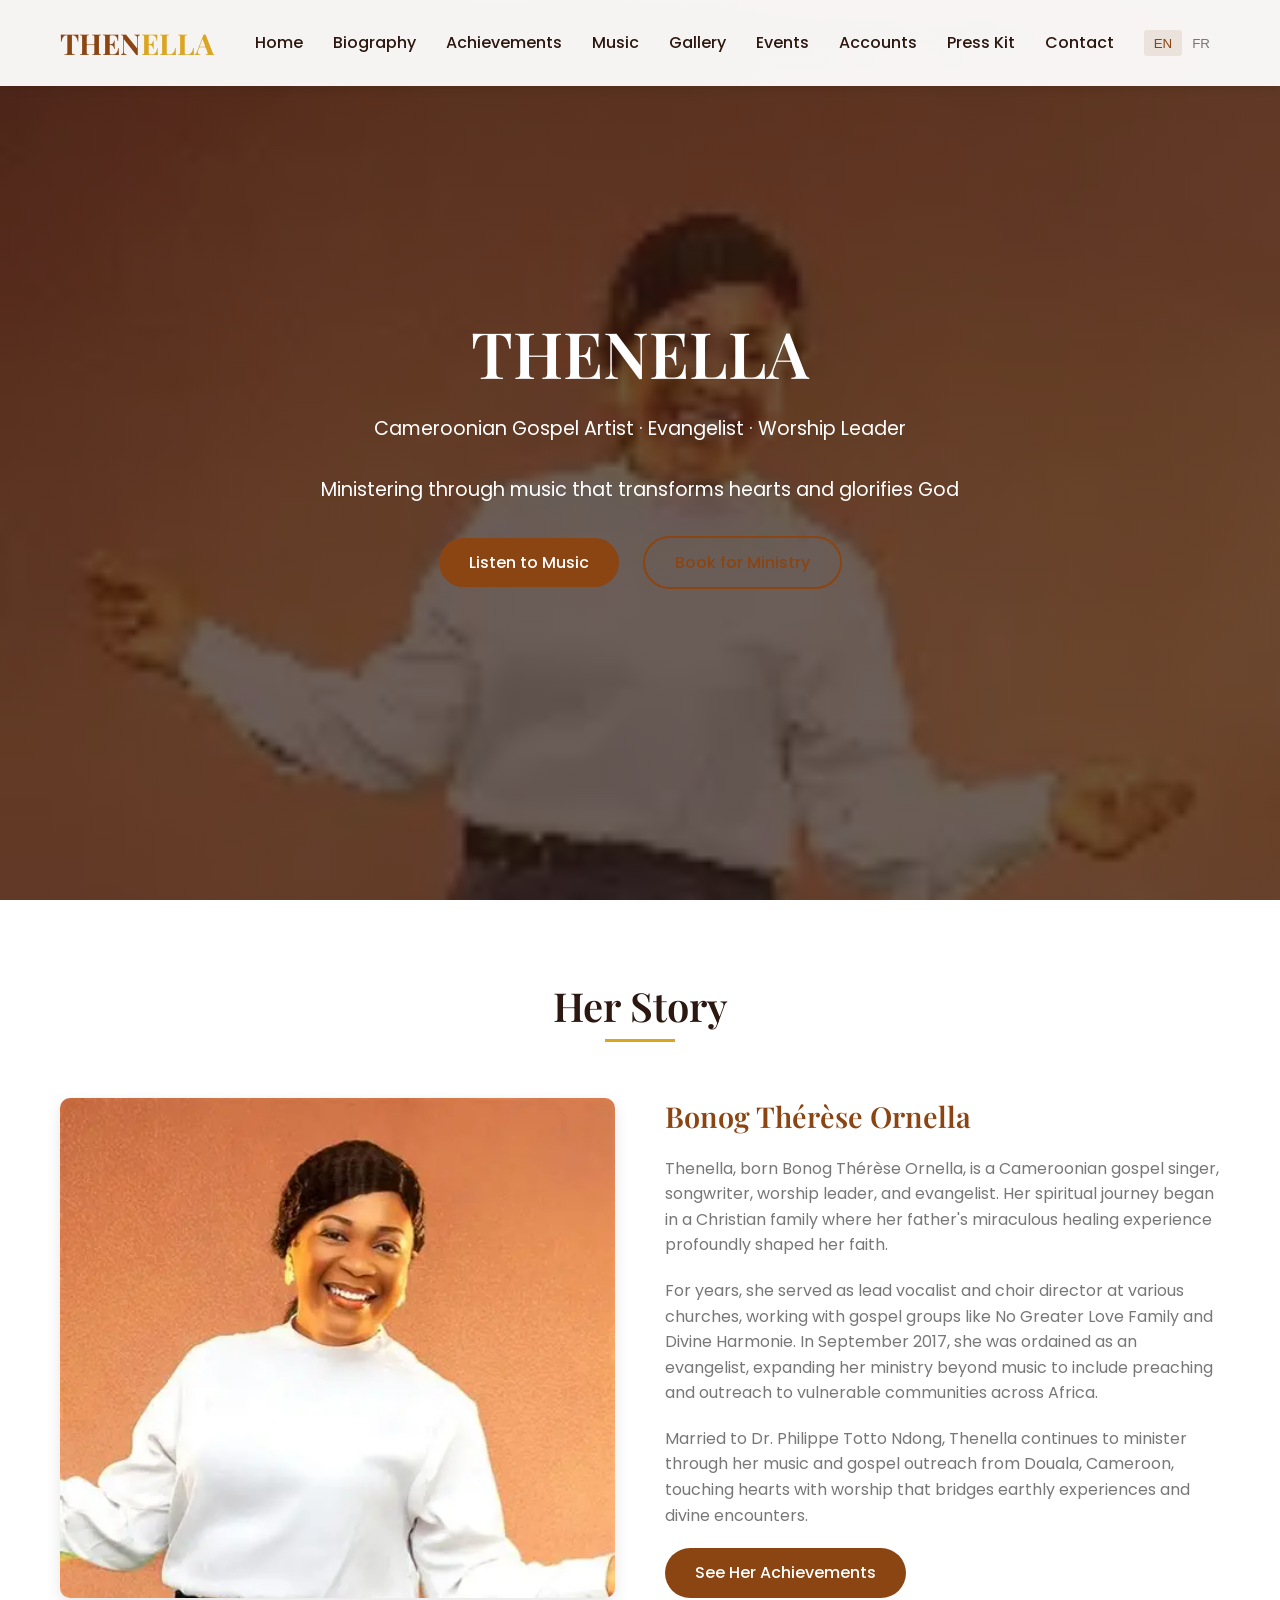
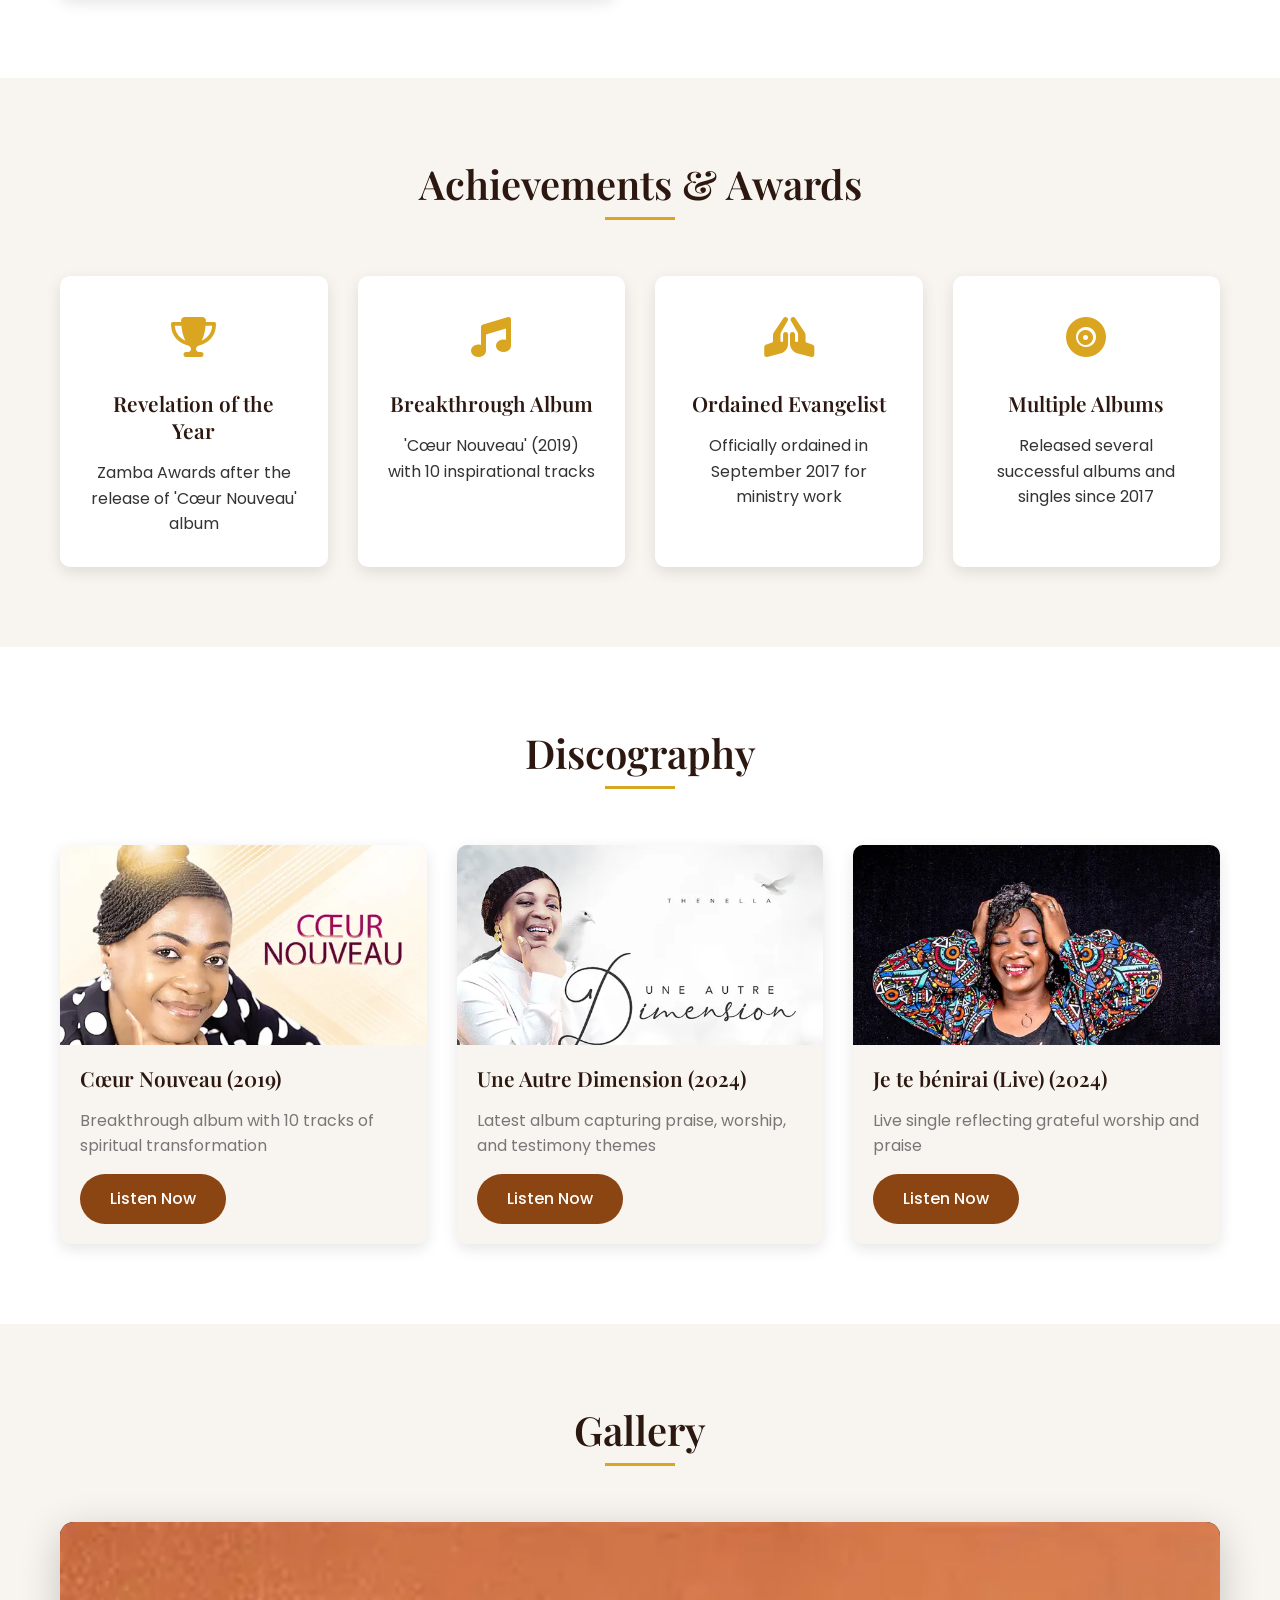
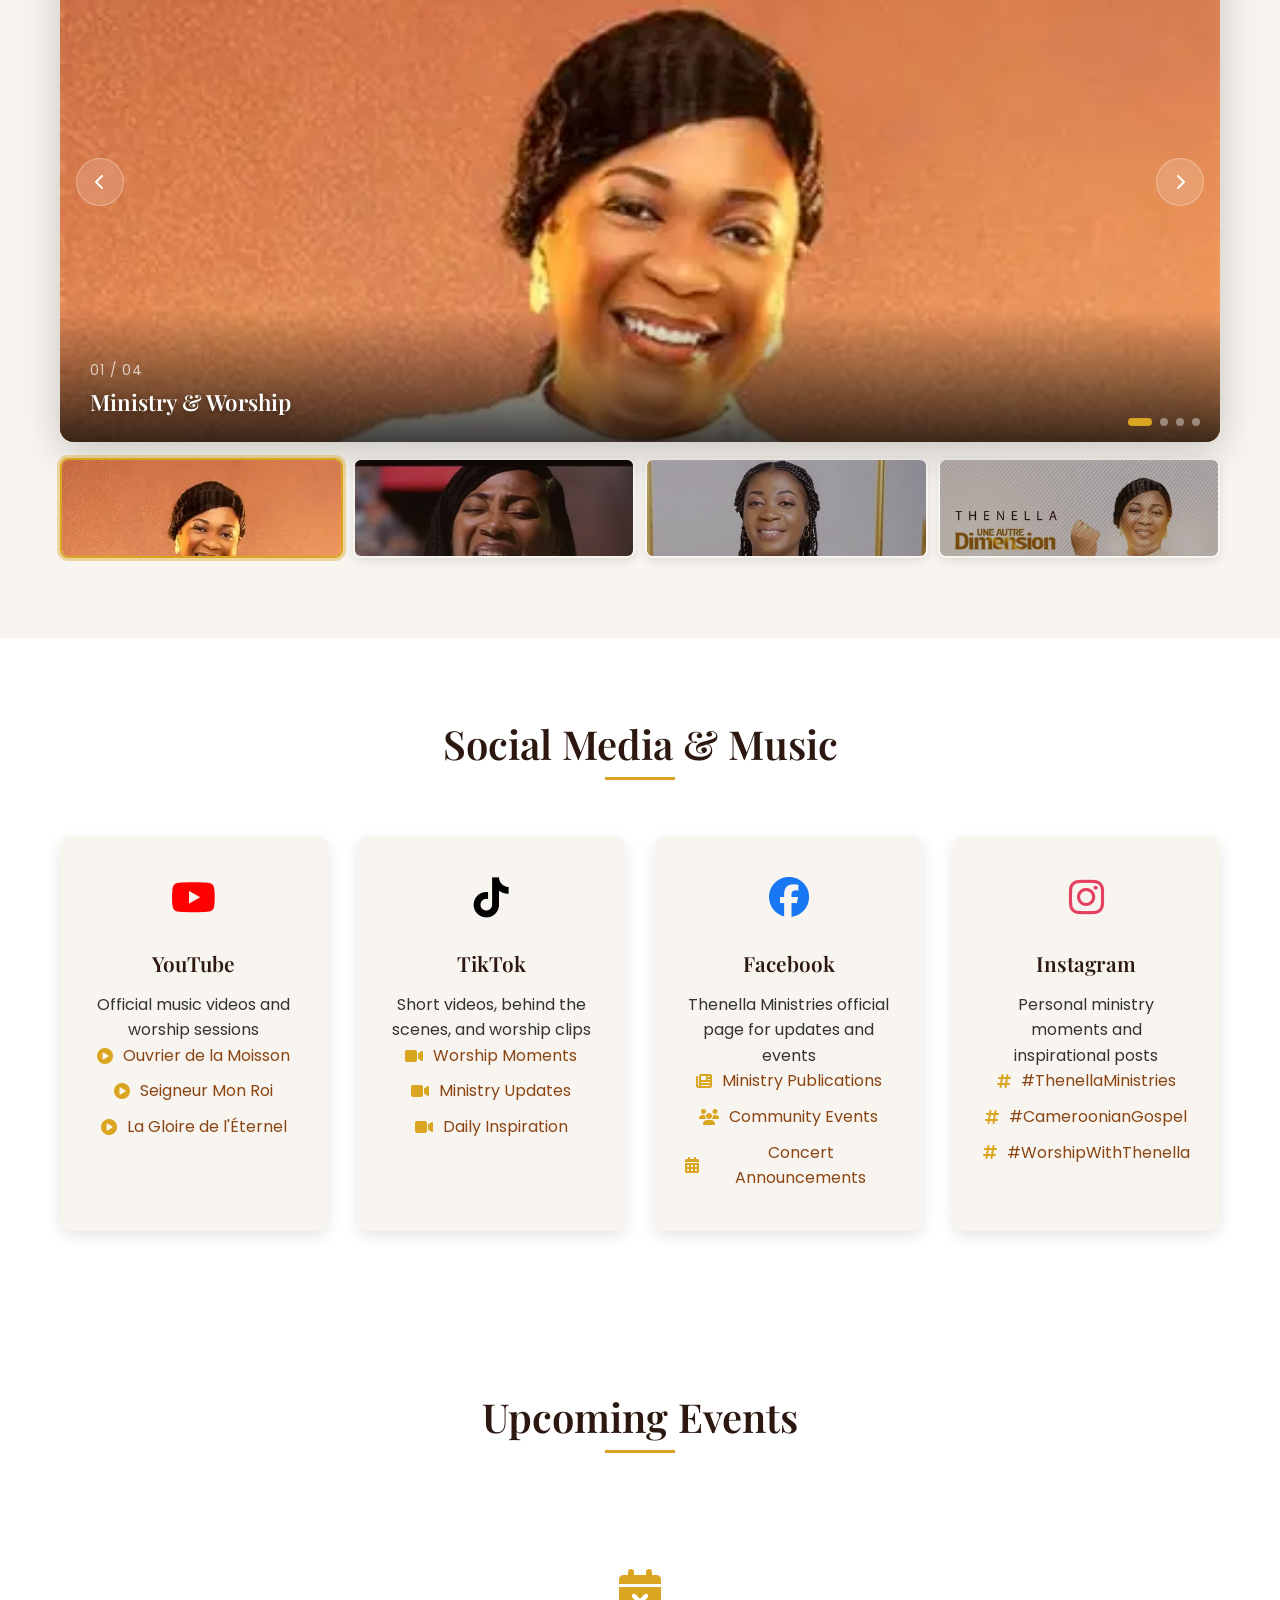
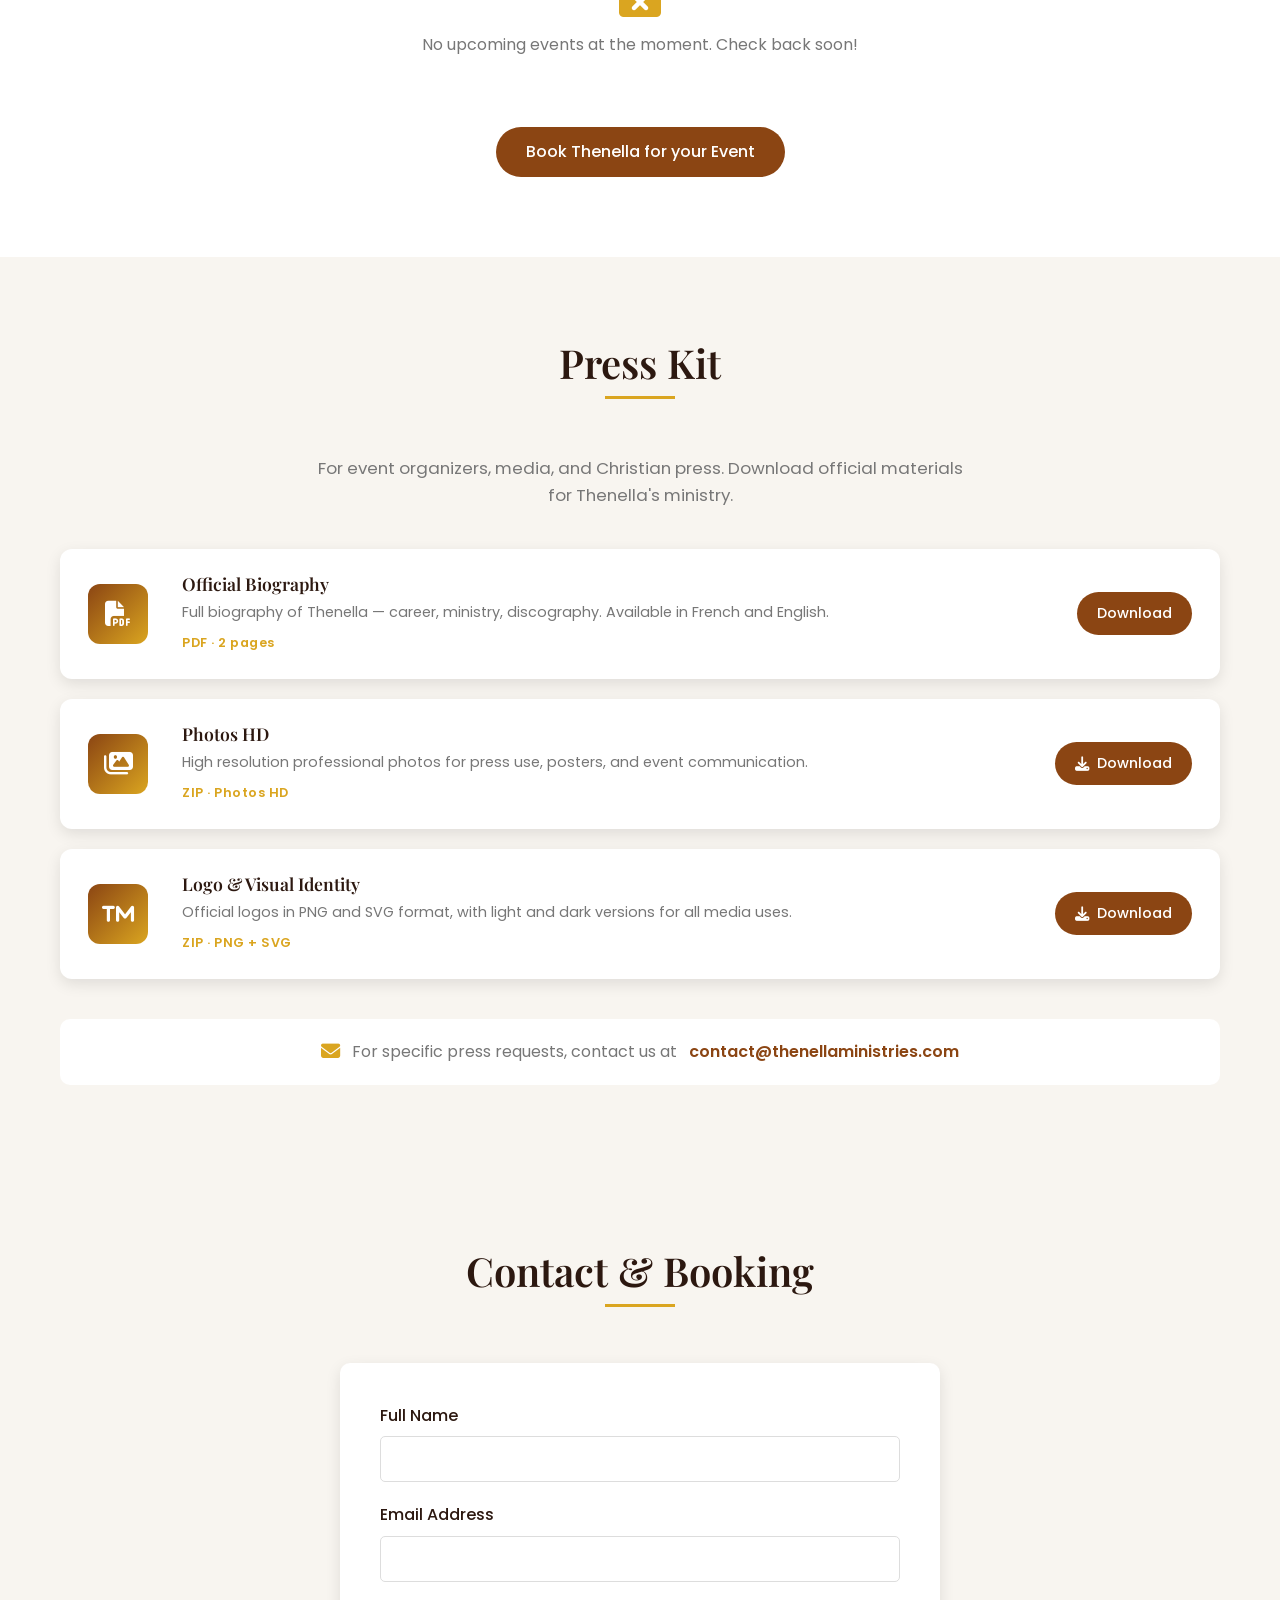
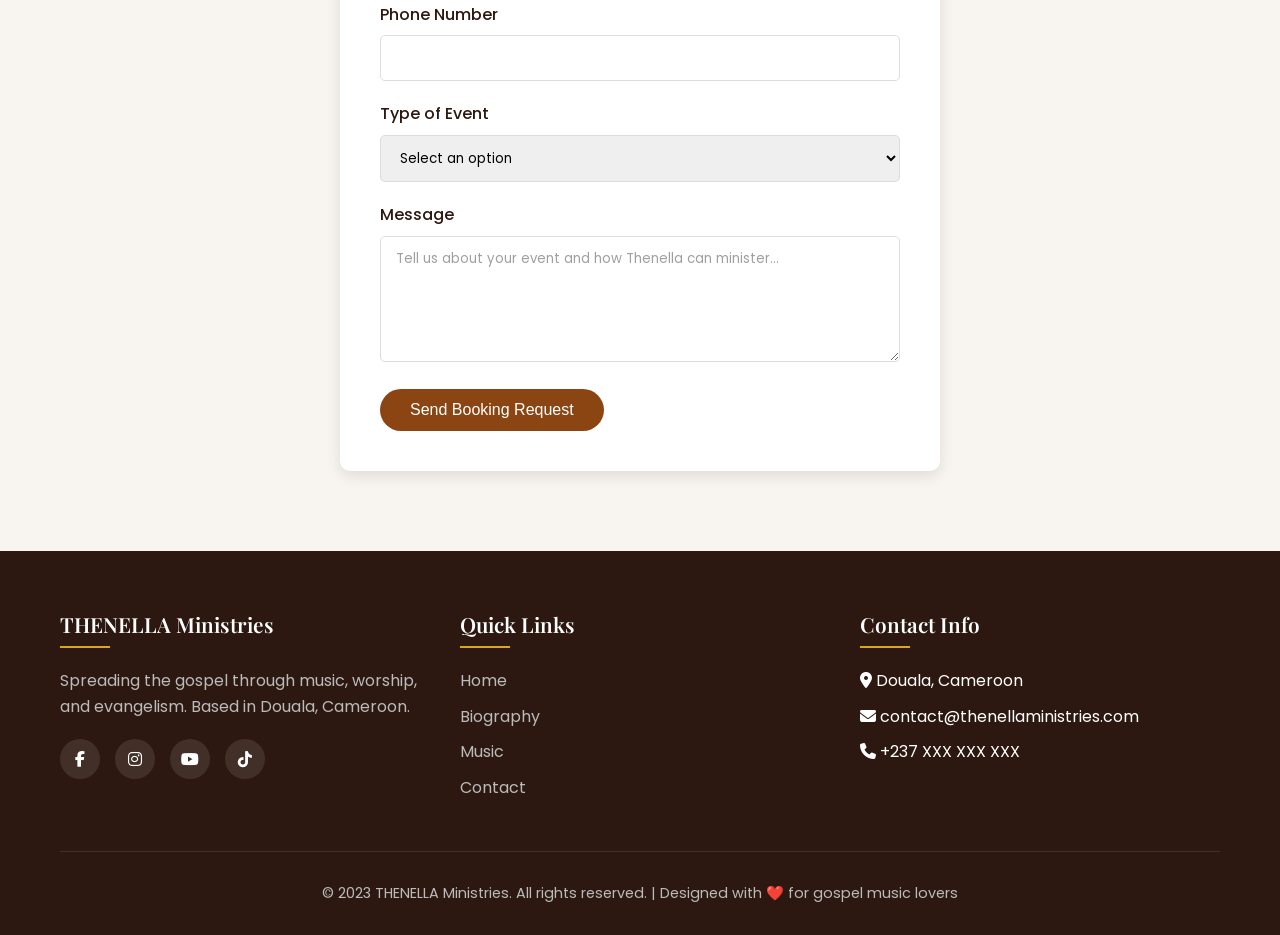
==== index.html @ 914b0978 "Premier commit - Site Thenella" ====
<!DOCTYPE html>
<html lang="en">
<head>
    <meta charset="UTF-8">
    <meta name="viewport" content="width=device-width, initial-scale=1.0">
    <meta name="description" content="Site officiel de Thenella, artiste gospel camerounaise. Découvrez sa biographie, sa musique (Cœur Nouveau, Une Autre Dimension) et réservez pour vos événements.">
    <title>THENELLA - Gospel Artist</title>
    <link rel="stylesheet" href="https://cdnjs.cloudflare.com/ajax/libs/font-awesome/6.4.0/css/all.min.css">
    <link rel="preconnect" href="https://fonts.googleapis.com">
    <link rel="preconnect" href="https://fonts.gstatic.com" crossorigin>
    <link href="https://fonts.googleapis.com/css2?family=Playfair+Display:wght@400;500;600;700&family=Poppins:wght@300;400;500;600;700&display=swap" rel="stylesheet">
    <link rel="stylesheet" href="style.css">
</head>
<body>
    <header id="header">
        <div class="container">
            <nav class="navbar">
                <a href="#" class="logo">THEN<span>ELLA</span></a>
                
                <div class="hamburger" id="hamburger">
                    <i class="fas fa-bars"></i>
                </div>
                
                <ul class="nav-links" id="nav-links">
                    <li><a href="#home" data-lang-en="Home" data-lang-fr="Accueil">Home</a></li>
                    <li><a href="#biography" data-lang-en="Biography" data-lang-fr="Biographie">Biography</a></li>
                    <li><a href="#achievements" data-lang-en="Achievements" data-lang-fr="Réalisations">Achievements</a></li>
                    <li><a href="#music" data-lang-en="Music" data-lang-fr="Musique">Music</a></li>
                    <li><a href="#media" data-lang-en="Gallery" data-lang-fr="Galerie">Gallery</a></li>
                    <li><a href="#events" data-lang-en="Events" data-lang-fr="Événements">Events</a></li>
                    <li><a href="#accounts" data-lang-en="Accounts" data-lang-fr="Comptes">Accounts</a></li>
                    <li><a href="#press" data-lang-en="Press Kit" data-lang-fr="Kit Presse">Press Kit</a></li>
                    <li><a href="#contact" data-lang-en="Contact" data-lang-fr="Contact">Contact</a></li>
                    
                    <div class="language-switcher">
                        <button class="lang-btn active" id="lang-en">EN</button>
                        <button class="lang-btn" id="lang-fr">FR</button>
                    </div>
                </ul>
            </nav>
        </div>
    </header>

    <section class="hero" id="home">
        <div class="hero-content">
            <h1 data-lang-en="THENELLA" data-lang-fr="THENELLA">THENELLA</h1>
            <p data-lang-en="Cameroonian Gospel Artist · Evangelist · Worship Leader" data-lang-fr="Artiste Gospel Camerounaise · Évangéliste · Leader de Louange">Cameroonian Gospel Artist · Evangelist · Worship Leader</p>
            <p data-lang-en="Ministering through music that transforms hearts and glorifies God" data-lang-fr="Ministère par la musique qui transforme les cœurs et glorifie Dieu">Ministering through music that transforms hearts and glorifies God</p>
            <div class="hero-btns">
                <a href="#music" class="btn" data-lang-en="Listen to Music" data-lang-fr="Écouter la Musique">Listen to Music</a>
                <a href="#contact" class="btn btn-outline" data-lang-en="Book for Ministry" data-lang-fr="Réserver pour le Ministère">Book for Ministry</a>
            </div>
        </div>
    </section>


    <section class="biography" id="biography">
        <div class="container">
            <div class="section-title">
                <h2 data-lang-en="Her Story" data-lang-fr="Son Histoire">Her Story</h2>
            </div>
            
            <div class="bio-content">
                <div class="bio-img">
                    <img src="OIP.webp" alt="THENELLA">
                </div>
                
                <div class="bio-text">
                    <h3 data-lang-en="Bonog Thérèse Ornella" data-lang-fr="Bonog Thérèse Ornella">Bonog Thérèse Ornella</h3>
                    <p data-lang-en="Thenella, born Bonog Thérèse Ornella, is a Cameroonian gospel singer, songwriter, worship leader, and evangelist. Her spiritual journey began in a Christian family where her father's miraculous healing experience profoundly shaped her faith." data-lang-fr="Thenella, née Bonog Thérèse Ornella, est une chanteuse de gospel, auteure-compositrice, leader de louange et évangéliste camerounaise. Son parcours spirituel a commencé dans une famille chrétienne où l'expérience de guérison miraculeuse de son père a profondément façonné sa foi.">
                        Thenella, born Bonog Thérèse Ornella, is a Cameroonian gospel singer, songwriter, worship leader, and evangelist. Her spiritual journey began in a Christian family where her father's miraculous healing experience profoundly shaped her faith.
                    </p>
                    <p data-lang-en="For years, she served as lead vocalist and choir director at various churches, working with gospel groups like No Greater Love Family and Divine Harmonie. In September 2017, she was ordained as an evangelist, expanding her ministry beyond music to include preaching and outreach to vulnerable communities across Africa." data-lang-fr="Pendant des années, elle a servi comme vocaliste principale et directrice de chœur dans diverses églises, travaillant avec des groupes gospel comme No Greater Love Family et Divine Harmonie. En septembre 2017, elle a été ordonnée évangéliste, élargissant son ministère au-delà de la musique pour inclure la prédication et le soutien aux communautés vulnérables à travers l'Afrique.">
                        For years, she served as lead vocalist and choir director at various churches, working with gospel groups like No Greater Love Family and Divine Harmonie. In September 2017, she was ordained as an evangelist, expanding her ministry beyond music to include preaching and outreach to vulnerable communities across Africa.
                    </p>
                    <p data-lang-en="Married to Dr. Philippe Totto Ndong, Thenella continues to minister through her music and gospel outreach from Douala, Cameroon, touching hearts with worship that bridges earthly experiences and divine encounters." data-lang-fr="Mariée au Dr. Philippe Totto Ndong, Thenella continue à exercer son ministère à travers sa musique et son évangélisation depuis Douala, Cameroun, touchant les cœurs avec une louange qui relie les expériences terrestres aux rencontres divines.">
                        Married to Dr. Philippe Totto Ndong, Thenella continues to minister through her music and gospel outreach from Douala, Cameroon, touching hearts with worship that bridges earthly experiences and divine encounters.
                    </p>
                    <a href="#achievements" class="btn" data-lang-en="See Her Achievements" data-lang-fr="Voir Ses Réalisations">See Her Achievements</a>
                </div>
            </div>
        </div>
    </section>

    <!-- Achievements Section -->
    <section class="achievements" id="achievements">
        <div class="container">
            <div class="section-title">
                <h2 data-lang-en="Achievements & Awards" data-lang-fr="Réalisations & Récompenses">Achievements & Awards</h2>
            </div>
            
            <div class="achievements-grid">
                <div class="achievement-card">
                    <div class="achievement-icon">
                        <i class="fas fa-trophy"></i>
                    </div>
                    <h3 data-lang-en="Revelation of the Year" data-lang-fr="Révélation de l'Année">Revelation of the Year</h3>
                    <p data-lang-en="Zamba Awards after the release of 'Cœur Nouveau' album" data-lang-fr="Zamba Awards après la sortie de l'album 'Cœur Nouveau'">Zamba Awards after the release of 'Cœur Nouveau' album</p>
                </div>
                
                <div class="achievement-card">
                    <div class="achievement-icon">
                        <i class="fas fa-music"></i>
                    </div>
                    <h3 data-lang-en="Breakthrough Album" data-lang-fr="Album Révélation">Breakthrough Album</h3>
                    <p data-lang-en="'Cœur Nouveau' (2019) with 10 inspirational tracks" data-lang-fr="'Cœur Nouveau' (2019) avec 10 titres inspirants">'Cœur Nouveau' (2019) with 10 inspirational tracks</p>
                </div>
                
                <div class="achievement-card">
                    <div class="achievement-icon">
                        <i class="fas fa-hands-praying"></i>
                    </div>
                    <h3 data-lang-en="Ordained Evangelist" data-lang-fr="Évangéliste Ordonnée">Ordained Evangelist</h3>
                    <p data-lang-en="Officially ordained in September 2017 for ministry work" data-lang-fr="Ordonnée officiellement en septembre 2017 pour le travail ministériel">Officially ordained in September 2017 for ministry work</p>
                </div>
                
                <div class="achievement-card">
                    <div class="achievement-icon">
                        <i class="fas fa-record-vinyl"></i>
                    </div>
                    <h3 data-lang-en="Multiple Albums" data-lang-fr="Plusieurs Albums">Multiple Albums</h3>
                    <p data-lang-en="Released several successful albums and singles since 2017" data-lang-fr="Plusieurs albums et singles à succès depuis 2017">Released several successful albums and singles since 2017</p>
                </div>
            </div>
        </div>
    </section>

    <!-- Music Section -->
    <section class="music" id="music">
        <div class="container">
            <div class="section-title">
                <h2 data-lang-en="Discography" data-lang-fr="Discographie">Discography</h2>
            </div>
            
            <div class="music-grid">
                <div class="music-card">
                    <div class="music-img">
                        <img src="592x592bb.webp" alt="Cœur Nouveau Album">
                    </div>
                    <div class="music-info">
                        <h3>Cœur Nouveau (2019)</h3>
                        <p data-lang-en="Breakthrough album with 10 tracks of spiritual transformation" data-lang-fr="Album révélation avec 10 titres de transformation spirituelle">Breakthrough album with 10 tracks of spiritual transformation</p>
                        <a href="https://music.apple.com/us/album/c%C5%93ur-nouveau/1454733587" target="_blank" class="btn">Listen Now</a>
                    </div>
                </div>
                
                <div class="music-card">
                    <div class="music-img">
                        <img src="592x592bb (1).webp" alt="Une Autre Dimension Album">
                    </div>
                    <div class="music-info">
                        <h3>Une Autre Dimension (2024)</h3>
                        <p data-lang-en="Latest album capturing praise, worship, and testimony themes" data-lang-fr="Dernier album capturant des thèmes de louange, d'adoration et de témoignage">Latest album capturing praise, worship, and testimony themes</p>
                        <a href="https://music.apple.com/sn/album/une-autre-dimension/1786566551" target="_blank" class="btn">Listen Now</a>
                    </div>
                </div>
                
                <div class="music-card">
                    <div class="music-img">
                        <img src="592x592bb (2).webp" alt="Live Single">
                    </div>
                    <div class="music-info">
                        <h3>Je te bénirai (Live) (2024)</h3>
                        <p data-lang-en="Live single reflecting grateful worship and praise" data-lang-fr="Single en direct reflétant une adoration et une louange reconnaissantes">Live single reflecting grateful worship and praise</p>
                        <a href="https://music.apple.com/gb/album/je-te-b%C3%A9nirai-live-single/1755108856" target="_blank" class="btn">Listen Now</a>
                    </div>
                </div>
            </div>
        </div>
    </section>

    <!-- Media Section -->
    <section class="media" id="media">
        <div class="container">
            <div class="section-title">
                <h2 data-lang-en="Gallery" data-lang-fr="Galerie">Gallery</h2>
            </div>
            
            <div class="gallery-wrapper">
                <!-- Main Slider -->
                <div class="media-slider">
                    <div class="slider-container" id="slider-container">
                        <div class="slide">
                            <img src="OIP.webp" alt="THENELLA Ministry">
                            <div class="slide-caption">
                                <div class="slide-count">01 / 04</div>
                                <h3 data-lang-en="Ministry & Worship" data-lang-fr="Ministère & Adoration">Ministry & Worship</h3>
                            </div>
                        </div>
                        <div class="slide">
                            <img src="download.webp" alt="Live Performance">
                            <div class="slide-caption">
                                <div class="slide-count">02 / 04</div>
                                <h3 data-lang-en="Live Gospel Performances" data-lang-fr="Performances Gospel en Direct">Live Gospel Performances</h3>
                            </div>
                        </div>
                        <div class="slide">
                            <img src="OIP (5).webp" alt="Music Creation">
                            <div class="slide-caption">
                                <div class="slide-count">03 / 04</div>
                                <h3 data-lang-en="Music Creation Process" data-lang-fr="Processus de Création Musicale">Music Creation Process</h3>
                            </div>
                        </div>
                        <div class="slide">
                            <img src="OIP (4).webp" alt="Community Outreach">
                            <div class="slide-caption">
                                <div class="slide-count">04 / 04</div>
                                <h3 data-lang-en="Community Outreach & Evangelism" data-lang-fr="Action Communautaire & Évangélisation">Community Outreach & Evangelism</h3>
                            </div>
                        </div>
                    </div>

                    <!-- Arrow Controls -->
                    <div class="slider-controls">
                        <button class="slider-btn" id="prev-btn"><i class="fas fa-chevron-left"></i></button>
                        <button class="slider-btn" id="next-btn"><i class="fas fa-chevron-right"></i></button>
                    </div>

                    <!-- Dot Indicators -->
                    <div class="slider-dots" id="slider-dots">
                        <button class="dot active" data-index="0"></button>
                        <button class="dot" data-index="1"></button>
                        <button class="dot" data-index="2"></button>
                        <button class="dot" data-index="3"></button>
                    </div>
                </div>

                <!-- Thumbnail Strip -->
                <div class="gallery-thumbs" id="gallery-thumbs">
                    <div class="thumb-item active" data-index="0">
                        <img src="OIP.webp" alt="Ministry & Worship">
                        <div class="thumb-overlay"></div>
                    </div>
                    <div class="thumb-item" data-index="1">
                        <img src="download.webp" alt="Live Performance">
                        <div class="thumb-overlay"></div>
                    </div>
                    <div class="thumb-item" data-index="2">
                        <img src="OIP (5).webp" alt="Music Creation">
                        <div class="thumb-overlay"></div>
                    </div>
                    <div class="thumb-item" data-index="3">
                        <img src="OIP (4).webp" alt="Community Outreach">
                        <div class="thumb-overlay"></div>
                    </div>
                </div>
            </div>
        </div>
    </section>

    <!-- Lightbox -->
    <div class="lightbox" id="lightbox">
        <button class="lightbox-close" id="lightbox-close"><i class="fas fa-times"></i></button>
        <button class="lightbox-nav prev" id="lightbox-prev"><i class="fas fa-chevron-left"></i></button>
        <div class="lightbox-inner">
            <img src="" alt="" id="lightbox-img">
            <p class="lightbox-caption" id="lightbox-caption"></p>
        </div>
        <button class="lightbox-nav next" id="lightbox-next"><i class="fas fa-chevron-right"></i></button>
    </div>

    <!-- Accounts Section -->
    <section class="accounts" id="accounts">
        <div class="container">
            <div class="section-title">
                <h2 data-lang-en="Social Media & Music" data-lang-fr="Réseaux Sociaux & Musique">Social Media & Music</h2>
            </div>
            
            <div class="accounts-grid">
                <div class="account-card youtube">
                    <div class="account-icon">
                        <i class="fab fa-youtube"></i>
                    </div>
                    <h3>YouTube</h3>
                    <p data-lang-en="Official music videos and worship sessions" data-lang-fr="Vidéos musicales officielles et sessions de louange">Official music videos and worship sessions</p>
                    <ul class="account-links">
                        <li><a href="https://www.youtube.com/results?search_query=Thenella+Officiel" target="_blank"><i class="fas fa-play-circle song-icon"></i> <span data-lang-en="Ouvrier de la Moisson" data-lang-fr="Ouvrier de la Moisson">Ouvrier de la Moisson</span></a></li>
                        <li><a href="https://www.youtube.com/results?search_query=Thenella+Officiel" target="_blank"><i class="fas fa-play-circle song-icon"></i> <span data-lang-en="Seigneur Mon Roi" data-lang-fr="Seigneur Mon Roi">Seigneur Mon Roi</span></a></li>
                        <li><a href="https://www.youtube.com/results?search_query=Thenella+Officiel" target="_blank"><i class="fas fa-play-circle song-icon"></i> <span data-lang-en="La Gloire de l'Éternel" data-lang-fr="La Gloire de l'Éternel">La Gloire de l'Éternel</span></a></li>
                    </ul>
                </div>
                
                <div class="account-card tiktok">
                    <div class="account-icon">
                        <i class="fab fa-tiktok"></i>
                    </div>
                    <h3>TikTok</h3>
                    <p data-lang-en="Short videos, behind the scenes, and worship clips" data-lang-fr="Vidéos courtes, coulisses et clips de louange">Short videos, behind the scenes, and worship clips</p>
                    <ul class="account-links">
                        <li><a href="https://www.tiktok.com/search?q=thenella%20gospel&t=1717758924714" target="_blank"><i class="fas fa-video song-icon"></i> <span data-lang-en="Worship Moments" data-lang-fr="Moments de Louange">Worship Moments</span></a></li>
                        <li><a href="https://www.tiktok.com/search?q=thenella%20gospel&t=1717758924714" target="_blank"><i class="fas fa-video song-icon"></i> <span data-lang-en="Ministry Updates" data-lang-fr="Mises à Jour du Ministère">Ministry Updates</span></a></li>
                        <li><a href="https://www.tiktok.com/search?q=thenella%20gospel&t=1717758924714" target="_blank"><i class="fas fa-video song-icon"></i> <span data-lang-en="Daily Inspiration" data-lang-fr="Inspiration Quotidienne">Daily Inspiration</span></a></li>
                    </ul>
                </div>
                
                <div class="account-card facebook">
                    <div class="account-icon">
                        <i class="fab fa-facebook"></i>
                    </div>
                    <h3>Facebook</h3>
                    <p data-lang-en="Thenella Ministries official page for updates and events" data-lang-fr="Page officielle de Thenella Ministries pour mises à jour et événements">Thenella Ministries official page for updates and events</p>
                    <ul class="account-links">
                        <li><a href="https://www.facebook.com/ImpactGospelMusic/posts/%F0%9D%97%96%F0%9D%97%98%F0%9D%97%9F%F0%9D%97%98%F0%9D%97%95%F0%9D%97%A5%F0%9D%97%94%F0%9D%97%A7%F0%9D%97%9C%F0%9D%97%A2%F0%9D%97%A1nous-vous-souhaitons-avec-%F0%9D%97%A7%F0%9D%97%B5%F0%9D%97%B2%F0%9D%97%98%F0%9D%97%BB%F0%9D%97%B2%F0%9D%97%B9%F0%9D%97%B9%F0%9D%97%AE-%F0%9D%97%A0%F0%9D%97%B6%F0%9D%97%BB%F0%9D%97%B6%F0%9D%98%80%F0%9D%98%81%F0%9D%97%BF%F0%9D%97%B6%F0%9D%97%B2%F0%9D%98%80-une-bonne-f%C3%AAte-du-trava/612163390183925/" target="_blank"><i class="fas fa-newspaper song-icon"></i> <span data-lang-en="Ministry Publications" data-lang-fr="Publications du Ministère">Ministry Publications</span></a></li>
                        <li><a href="https://www.facebook.com/groups/285810984943150/posts/3129164240607796/" target="_blank"><i class="fas fa-users song-icon"></i> <span data-lang-en="Community Events" data-lang-fr="Événements Communautaires">Community Events</span></a></li>
                        <li><a href="https://www.facebook.com/search/top?q=thenella%20gospel" target="_blank"><i class="fas fa-calendar-alt song-icon"></i> <span data-lang-en="Concert Announcements" data-lang-fr="Annonces de Concerts">Concert Announcements</span></a></li>
                    </ul>
                </div>
                
                <div class="account-card instagram">
                    <div class="account-icon">
                        <i class="fab fa-instagram"></i>
                    </div>
                    <h3>Instagram</h3>
                    <p data-lang-en="Personal ministry moments and inspirational posts" data-lang-fr="Moments personnels du ministère et publications inspirantes">Personal ministry moments and inspirational posts</p>
                    <ul class="account-links">
                        <li><a href="https://www.instagram.com/explore/tags/thenella/" target="_blank"><i class="fas fa-hashtag song-icon"></i> <span>#ThenellaMinistries</span></a></li>
                        <li><a href="https://www.instagram.com/explore/tags/thenella/" target="_blank"><i class="fas fa-hashtag song-icon"></i> <span>#CameroonianGospel</span></a></li>
                        <li><a href="https://www.instagram.com/explore/tags/thenella/" target="_blank"><i class="fas fa-hashtag song-icon"></i> <span data-lang-en="#WorshipWithThenella" data-lang-fr="#WorshipWithThenella">#WorshipWithThenella</span></a></li>
                    </ul>
                </div>
            </div>
        </div>
    </section>

    <!-- Events Section -->
    <section class="events" id="events">
        <div class="container">
            <div class="section-title">
                <h2 data-lang-en="Upcoming Events" data-lang-fr="Événements à Venir">Upcoming Events</h2>
            </div>

            <!-- Loading state -->
            <div class="events-loading" id="events-loading">
                <i class="fas fa-spinner fa-spin"></i>
                <p data-lang-en="Loading events..." data-lang-fr="Chargement des événements...">Loading events...</p>
            </div>

            <!-- No events state -->
            <div class="events-empty" id="events-empty" style="display:none;">
                <i class="fas fa-calendar-times"></i>
                <p data-lang-en="No upcoming events at the moment. Check back soon!" data-lang-fr="Aucun événement à venir pour l'instant. Revenez bientôt !">No upcoming events at the moment. Check back soon!</p>
            </div>

            <!-- Events grid -->
            <div class="events-grid" id="events-grid" style="display:none;"></div>

            <div class="events-cta">
                <a href="#contact" class="btn" data-lang-en="Book Thenella for your Event" data-lang-fr="Réserver Thenella pour votre Événement">Book Thenella for your Event</a>
            </div>
        </div>
    </section>

    <!-- Press Kit Section -->
    <section class="press" id="press">
        <div class="container">
            <div class="section-title">
                <h2 data-lang-en="Press Kit" data-lang-fr="Kit Presse">Press Kit</h2>
            </div>

            <div class="press-intro">
                <p data-lang-en="For event organizers, media, and Christian press. Download official materials for Thenella's ministry." data-lang-fr="Pour les organisateurs d'événements, les médias et la presse chrétienne. Téléchargez les documents officiels du ministère de Thenella.">For event organizers, media, and Christian press. Download official materials for Thenella's ministry.</p>
            </div>

            <div class="press-grid">
                <!-- Biography PDF -->
                <div class="press-card">
                    <div class="press-icon">
                        <i class="fas fa-file-pdf"></i>
                    </div>
                    <div class="press-info">
                        <h3 data-lang-en="Official Biography" data-lang-fr="Biographie Officielle">Official Biography</h3>
                        <p data-lang-en="Full biography of Thenella — career, ministry, discography. Available in French and English." data-lang-fr="Biographie complète de Thenella — carrière, ministère, discographie. Disponible en français et en anglais.">Full biography of Thenella — career, ministry, discography. Available in French and English.</p>
                        <span class="press-meta">PDF · 2 pages</span>
                    </div>
                    <a href="#" class="btn press-btn" data-lang-en="Download" data-lang-fr="Télécharger" onclick="alert('Lien bientôt disponible'); return false;">
                        <i class="fas fa-download"></i> <span data-lang-en="Download" data-lang-fr="Télécharger">Download</span>
                    </a>
                </div>

                <!-- Photos HD -->
                <div class="press-card">
                    <div class="press-icon">
                        <i class="fas fa-images"></i>
                    </div>
                    <div class="press-info">
                        <h3 data-lang-en="Photos HD" data-lang-fr="Photos HD">Photos HD</h3>
                        <p data-lang-en="High resolution professional photos for press use, posters, and event communication." data-lang-fr="Photos professionnelles haute résolution pour usage presse, affiches et communication événementielle.">High resolution professional photos for press use, posters, and event communication.</p>
                        <span class="press-meta">ZIP · Photos HD</span>
                    </div>
                    <a href="#" class="btn press-btn" onclick="alert('Lien bientôt disponible'); return false;">
                        <i class="fas fa-download"></i> <span data-lang-en="Download" data-lang-fr="Télécharger">Download</span>
                    </a>
                </div>

                <!-- Logo -->
                <div class="press-card">
                    <div class="press-icon">
                        <i class="fas fa-trademark"></i>
                    </div>
                    <div class="press-info">
                        <h3 data-lang-en="Logo & Visual Identity" data-lang-fr="Logo & Identité Visuelle">Logo & Visual Identity</h3>
                        <p data-lang-en="Official logos in PNG and SVG format, with light and dark versions for all media uses." data-lang-fr="Logos officiels en format PNG et SVG, versions claire et sombre pour tous les supports.">Official logos in PNG and SVG format, with light and dark versions for all media uses.</p>
                        <span class="press-meta">ZIP · PNG + SVG</span>
                    </div>
                    <a href="#" class="btn press-btn" onclick="alert('Lien bientôt disponible'); return false;">
                        <i class="fas fa-download"></i> <span data-lang-en="Download" data-lang-fr="Télécharger">Download</span>
                    </a>
                </div>
            </div>

            <div class="press-contact">
                <i class="fas fa-envelope"></i>
                <p data-lang-en="For specific press requests, contact us at" data-lang-fr="Pour des demandes presse spécifiques, contactez-nous à">For specific press requests, contact us at</p>
                <a href="mailto:contact@thenellaministries.com">contact@thenellaministries.com</a>
            </div>
        </div>
    </section>

    <!-- Contact Section -->
    <section class="contact" id="contact">
        <div class="container">
            <div class="section-title">
                <h2 data-lang-en="Contact & Booking" data-lang-fr="Contact & Réservation">Contact & Booking</h2>
            </div>
            
            <div class="contact-form">
                <form id="booking-form">
                    <div class="form-group">
                        <label for="name" data-lang-en="Full Name" data-lang-fr="Nom Complet">Full Name</label>
                        <input type="text" id="name" required>
                    </div>
                    
                    <div class="form-group">
                        <label for="email" data-lang-en="Email Address" data-lang-fr="Adresse Email">Email Address</label>
                        <input type="email" id="email" required>
                    </div>
                    
                    <div class="form-group">
                        <label for="phone" data-lang-en="Phone Number" data-lang-fr="Numéro de Téléphone">Phone Number</label>
                        <input type="tel" id="phone">
                    </div>
                    
                    <div class="form-group">
                        <label for="event-type" data-lang-en="Type of Event" data-lang-fr="Type d'Événement">Type of Event</label>
                        <select id="event-type" required>
                            <option value="" data-lang-en="Select an option" data-lang-fr="Sélectionnez une option">Select an option</option>
                            <option value="concert" data-lang-en="Concert" data-lang-fr="Concert">Concert</option>
                            <option value="church-service" data-lang-en="Church Service" data-lang-fr="Culte d'Église">Church Service</option>
                            <option value="conference" data-lang-en="Conference" data-lang-fr="Conférence">Conference</option>
                            <option value="wedding" data-lang-en="Wedding" data-lang-fr="Mariage">Wedding</option>
                            <option value="other" data-lang-en="Other" data-lang-fr="Autre">Other</option>
                        </select>
                    </div>
                    
                    <div class="form-group">
                        <label for="message" data-lang-en="Message" data-lang-fr="Message">Message</label>
                        <textarea id="message" rows="5" placeholder="Tell us about your event and how Thenella can minister..."></textarea>
                    </div>
                    
                    <button type="submit" class="btn" data-lang-en="Send Booking Request" data-lang-fr="Envoyer la Demande de Réservation">Send Booking Request</button>
                </form>
            </div>
        </div>
    </section>

    <!-- Footer -->
    <footer>
        <div class="container">
            <div class="footer-content">
                <div class="footer-col">
                    <h3 data-lang-en="THENELLA Ministries" data-lang-fr="Ministères THENELLA">THENELLA Ministries</h3>
                    <p data-lang-en="Spreading the gospel through music, worship, and evangelism. Based in Douala, Cameroon." data-lang-fr="Diffuser l'évangile par la musique, la louange et l'évangélisation. Basé à Douala, Cameroun.">Spreading the gospel through music, worship, and evangelism. Based in Douala, Cameroon.</p>
                    <div class="social-icons">
                        <a href="https://www.facebook.com/search/top?q=thenella%20gospel" target="_blank"><i class="fab fa-facebook-f"></i></a>
                        <a href="https://www.instagram.com/explore/tags/thenella/" target="_blank"><i class="fab fa-instagram"></i></a>
                        <a href="https://www.youtube.com/results?search_query=Thenella+Officiel" target="_blank"><i class="fab fa-youtube"></i></a>
                        <a href="https://www.tiktok.com/search?q=thenella%20gospel&t=1717758924714" target="_blank"><i class="fab fa-tiktok"></i></a>
                    </div>
                </div>
                
                <div class="footer-col">
                    <h3 data-lang-en="Quick Links" data-lang-fr="Liens Rapides">Quick Links</h3>
                    <ul class="footer-links">
                        <li><a href="#home" data-lang-en="Home" data-lang-fr="Accueil">Home</a></li>
                        <li><a href="#biography" data-lang-en="Biography" data-lang-fr="Biographie">Biography</a></li>
                        <li><a href="#music" data-lang-en="Music" data-lang-fr="Musique">Music</a></li>
                        <li><a href="#contact" data-lang-en="Contact" data-lang-fr="Contact">Contact</a></li>
                    </ul>
                </div>
                
                <div class="footer-col">
                    <h3 data-lang-en="Contact Info" data-lang-fr="Informations de Contact">Contact Info</h3>
                    <ul class="footer-links">
                        <li><i class="fas fa-map-marker-alt"></i> <span data-lang-en="Douala, Cameroon" data-lang-fr="Douala, Cameroun">Douala, Cameroon</span></li>
                        <li><i class="fas fa-envelope"></i> contact@thenellaministries.com</li>
                        <li><i class="fas fa-phone"></i> +237 XXX XXX XXX</li>
                    </ul>
                </div>
            </div>
            
            <div class="copyright">
                <p data-lang-en="&copy; 2023 THENELLA Ministries. All rights reserved. | Designed with ❤️ for gospel music lovers" data-lang-fr="&copy; 2023 Ministères THENELLA. Tous droits réservés. | Conçu avec ❤️ pour les amateurs de musique gospel">&copy; 2023 THENELLA Ministries. All rights reserved. | Designed with ❤️ for gospel music lovers</p>
            </div>
        </div>
    </footer>

    <script src="script.js"></script>
</body>
</html>
---- style.css ----
:root {
    --primary: #8B4513; 
    --secondary: #DAA520;
    --accent: #4A6B22;
    --light: #F8F5F0; 
    --dark: #2C1810; 
    --text: #333333;
    --text-light: #777777;
    --white: #FFFFFF;
    --shadow: 0 5px 15px rgba(0, 0, 0, 0.1);
    --transition: all 0.3s ease;
}

* {
    margin: 0;
    padding: 0;
    box-sizing: border-box;
}

html {
    scroll-behavior: smooth;
}

body {
    font-family: 'Poppins', sans-serif;
    line-height: 1.6;
    color: var(--text);
    background-color: var(--light);
    overflow-x: hidden;
}

h1, h2, h3, h4 {
    font-family: 'Playfair Display', serif;
    font-weight: 600;
    line-height: 1.3;
    margin-bottom: 1rem;
}

.container {
    width: 100%;
    max-width: 1200px;
    margin: 0 auto;
    padding: 0 20px;
}

section {
    padding: 80px 0;
}

.section-title {
    text-align: center;
    margin-bottom: 50px;
    position: relative;
}

.section-title h2 {
    font-size: 2.5rem;
    color: var(--dark);
    display: inline-block;
    position: relative;
}

.section-title h2:after {
    content: '';
    position: absolute;
    width: 70px;
    height: 3px;
    background: var(--secondary);
    bottom: -10px;
    left: 50%;
    transform: translateX(-50%);
}

.btn {
    display: inline-block;
    background-color: var(--primary);
    color: var(--white);
    padding: 12px 30px;
    border-radius: 30px;
    text-decoration: none;
    font-weight: 500;
    transition: var(--transition);
    border: none;
    cursor: pointer;
    font-size: 1rem;
}

.btn:hover {
    background-color: var(--secondary);
    color: var(--dark);
    transform: translateY(-3px);
    box-shadow: var(--shadow);
}

.btn-outline {
    background-color: transparent;
    border: 2px solid var(--primary);
    color: var(--primary);
}

.btn-outline:hover {
    background-color: var(--primary);
    color: var(--white);
}

header {
    position: fixed;
    top: 0;
    left: 0;
    width: 100%;
    z-index: 1000;
    background-color: rgba(255, 255, 255, 0.95);
    box-shadow: 0 2px 10px rgba(0, 0, 0, 0.1);
    transition: var(--transition);
}

header.scrolled {
    padding: 10px 0;
    background-color: rgba(255, 255, 255, 0.98);
}

.navbar {
    display: flex;
    justify-content: space-between;
    align-items: center;
    padding: 20px 0;
}

.logo {
    font-family: 'Playfair Display', serif;
    font-size: 1.8rem;
    font-weight: 700;
    color: var(--primary);
    text-decoration: none;
}

.logo span {
    color: var(--secondary);
}

.nav-links {
    display: flex;
    list-style: none;
}

.nav-links li {
    margin-left: 30px;
}

.nav-links a {
    color: var(--dark);
    text-decoration: none;
    font-weight: 500;
    transition: var(--transition);
    position: relative;
}

.nav-links a:hover {
    color: var(--primary);
}

.nav-links a:after {
    content: '';
    position: absolute;
    width: 0;
    height: 2px;
    background: var(--primary);
    left: 0;
    bottom: -5px;
    transition: var(--transition);
}

.nav-links a:hover:after {
    width: 100%;
}

.language-switcher {
    display: flex;
    margin-left: 30px;
}

.lang-btn {
    background: none;
    border: none;
    color: var(--text-light);
    font-weight: 500;
    cursor: pointer;
    padding: 5px 10px;
    border-radius: 3px;
    transition: var(--transition);
}

.lang-btn.active {
    color: var(--primary);
    background-color: rgba(139, 69, 19, 0.1);
}

.hamburger {
    display: none;
    cursor: pointer;
    font-size: 1.5rem;
    color: var(--primary);
}


.hero {
    height: 100vh;
    background: linear-gradient(rgba(44, 24, 16, 0.7), rgba(44, 24, 16, 0.7)), url('OIP\ \(1\).webp');
    background-size: cover;
    background-position: top center;
    display: flex;
    align-items: center;
    text-align: center;
    color: var(--white);
    position: relative;
    overflow: hidden;
}

.hero-content {
    max-width: 800px;
    margin: 0 auto;
    padding: 0 20px;
}

.hero h1 {
    font-size: 4rem;
    margin-bottom: 20px;
    color: var(--white);
    opacity: 0;
    transform: translateY(30px);
    animation: fadeUp 1s forwards 0.5s;
}

.hero p {
    font-size: 1.2rem;
    margin-bottom: 30px;
    opacity: 0;
    transform: translateY(30px);
    animation: fadeUp 1s forwards 1s;
}

.hero-btns {
    opacity: 0;
    transform: translateY(30px);
    animation: fadeUp 1s forwards 1.5s;
}

.hero-btns .btn {
    margin: 0 10px;
}

@keyframes fadeUp {
    to {
        opacity: 1;
        transform: translateY(0);
    }
}

 .biography {
    background-color: var(--white);
}

.bio-content {
    display: flex;
    align-items: center;
    gap: 50px;
}

.bio-img {
    flex: 1;
    border-radius: 10px;
    overflow: hidden;
    box-shadow: var(--shadow);
    max-height: 500px;
}

.bio-img img {
    width: 100%;
    height: 100%;
    display: block;
    object-fit: cover;
    object-position: top center;
    transition: var(--transition);
}

.bio-img:hover img {
    transform: scale(1.05);
}

.bio-text {
    flex: 1;
}

.bio-text h3 {
    font-size: 1.8rem;
    color: var(--primary);
    margin-bottom: 20px;
}

.bio-text p {
    margin-bottom: 20px;
    color: var(--text-light);
}

/* Achievements Section */
.achievements {
    background-color: var(--light);
}

.achievements-grid {
    display: grid;
    grid-template-columns: repeat(auto-fit, minmax(250px, 1fr));
    gap: 30px;
}

.achievement-card {
    background-color: var(--white);
    border-radius: 10px;
    padding: 30px;
    text-align: center;
    box-shadow: var(--shadow);
    transition: var(--transition);
}

.achievement-card:hover {
    transform: translateY(-10px);
}

.achievement-icon {
    font-size: 2.5rem;
    color: var(--secondary);
    margin-bottom: 20px;
}

.achievement-card h3 {
    font-size: 1.3rem;
    color: var(--dark);
}

/* Music Section */
.music {
    background-color: var(--white);
}

.music-grid {
    display: grid;
    grid-template-columns: repeat(auto-fill, minmax(300px, 1fr));
    gap: 30px;
}

.music-card {
    background-color: var(--light);
    border-radius: 10px;
    overflow: hidden;
    box-shadow: var(--shadow);
    transition: var(--transition);
}

.music-card:hover {
    transform: translateY(-10px);
}

.music-img {
    height: 200px;
    overflow: hidden;
}

.music-img img {
    width: 100%;
    height: 100%;
    object-fit: cover;
    object-position: top center;
    transition: var(--transition);
}

.music-card:hover .music-img img {
    transform: scale(1.1);
}

.music-info {
    padding: 20px;
}

.music-info h3 {
    font-size: 1.3rem;
    color: var(--dark);
}

.music-info p {
    color: var(--text-light);
    margin-bottom: 15px;
}

/* ===== GALLERY SECTION ===== */
.media {
    background-color: var(--light);
}

/* --- Main Slider --- */
.gallery-wrapper {
    display: flex;
    flex-direction: column;
    gap: 16px;
}

.media-slider {
    position: relative;
    border-radius: 14px;
    overflow: hidden;
    box-shadow: 0 10px 40px rgba(0,0,0,0.2);
    background: #000;
}

.slider-container {
    display: flex;
    transition: transform 0.6s cubic-bezier(0.77, 0, 0.175, 1);
}

.slide {
    min-width: 100%;
    position: relative;
    cursor: zoom-in;
}

.slide img {
    width: 100%;
    height: 520px;
    object-fit: cover;
    object-position: top center;
    display: block;
    transition: transform 0.4s ease;
}

.slide:hover img {
    transform: scale(1.02);
}

.slide-caption {
    position: absolute;
    bottom: 0;
    left: 0;
    width: 100%;
    padding: 50px 30px 25px;
    background: linear-gradient(transparent, rgba(0,0,0,0.75));
    color: var(--white);
    pointer-events: none;
}

.slide-caption h3 {
    font-size: 1.4rem;
    font-family: 'Playfair Display', serif;
    margin: 0;
    text-shadow: 0 2px 6px rgba(0,0,0,0.4);
}

.slide-caption .slide-count {
    font-size: 0.85rem;
    opacity: 0.7;
    margin-bottom: 6px;
    letter-spacing: 1px;
    text-transform: uppercase;
}

/* --- Arrow Controls --- */
.slider-controls {
    position: absolute;
    top: 50%;
    width: 100%;
    display: flex;
    justify-content: space-between;
    padding: 0 16px;
    transform: translateY(-50%);
    pointer-events: none;
}

.slider-btn {
    pointer-events: all;
    background-color: rgba(255,255,255,0.15);
    backdrop-filter: blur(8px);
    border: 1px solid rgba(255,255,255,0.3);
    width: 48px;
    height: 48px;
    border-radius: 50%;
    font-size: 1rem;
    color: var(--white);
    cursor: pointer;
    transition: var(--transition);
    display: flex;
    align-items: center;
    justify-content: center;
}

.slider-btn:hover {
    background-color: var(--primary);
    border-color: var(--primary);
    transform: scale(1.1);
}

/* --- Dot Indicators --- */
.slider-dots {
    position: absolute;
    bottom: 16px;
    right: 20px;
    display: flex;
    gap: 8px;
    z-index: 10;
}

.dot {
    width: 8px;
    height: 8px;
    border-radius: 50%;
    background: rgba(255,255,255,0.4);
    cursor: pointer;
    transition: var(--transition);
    border: none;
    padding: 0;
}

.dot.active {
    background: var(--secondary);
    width: 24px;
    border-radius: 4px;
}

/* --- Thumbnail Strip --- */
.gallery-thumbs {
    display: grid;
    grid-template-columns: repeat(4, 1fr);
    gap: 10px;
}

.thumb-item {
    border-radius: 8px;
    overflow: hidden;
    cursor: pointer;
    position: relative;
    height: 100px;
    border: 2px solid transparent;
    transition: var(--transition);
    box-shadow: 0 3px 10px rgba(0,0,0,0.1);
}

.thumb-item img {
    width: 100%;
    height: 100%;
    object-fit: cover;
    object-position: top center;
    display: block;
    transition: transform 0.4s ease;
}

.thumb-item:hover img {
    transform: scale(1.08);
}

.thumb-item.active {
    border-color: var(--secondary);
    box-shadow: 0 0 0 3px rgba(218,165,32,0.4);
}

.thumb-overlay {
    position: absolute;
    inset: 0;
    background: rgba(44,24,16,0.35);
    transition: var(--transition);
}

.thumb-item.active .thumb-overlay,
.thumb-item:hover .thumb-overlay {
    background: rgba(44,24,16,0);
}

/* --- Lightbox --- */
.lightbox {
    display: none;
    position: fixed;
    inset: 0;
    z-index: 9999;
    background: rgba(0,0,0,0.93);
    align-items: center;
    justify-content: center;
    animation: fadeIn 0.3s ease;
}

.lightbox.open {
    display: flex;
}

@keyframes fadeIn {
    from { opacity: 0; }
    to   { opacity: 1; }
}

.lightbox-inner {
    position: relative;
    max-width: 90vw;
    max-height: 90vh;
    display: flex;
    flex-direction: column;
    align-items: center;
    gap: 12px;
}

.lightbox-inner img {
    max-width: 100%;
    max-height: 80vh;
    object-fit: contain;
    border-radius: 8px;
    box-shadow: 0 20px 60px rgba(0,0,0,0.5);
}

.lightbox-caption {
    color: rgba(255,255,255,0.8);
    font-size: 0.95rem;
    text-align: center;
}

.lightbox-close {
    position: absolute;
    top: -40px;
    right: 0;
    background: none;
    border: none;
    color: white;
    font-size: 1.8rem;
    cursor: pointer;
    opacity: 0.7;
    transition: var(--transition);
    line-height: 1;
}

.lightbox-close:hover {
    opacity: 1;
    transform: scale(1.2);
}

.lightbox-nav {
    position: fixed;
    top: 50%;
    transform: translateY(-50%);
    background: rgba(255,255,255,0.1);
    backdrop-filter: blur(6px);
    border: 1px solid rgba(255,255,255,0.2);
    color: white;
    width: 50px;
    height: 50px;
    border-radius: 50%;
    font-size: 1.1rem;
    cursor: pointer;
    transition: var(--transition);
    display: flex;
    align-items: center;
    justify-content: center;
}

.lightbox-nav:hover {
    background: var(--primary);
    border-color: var(--primary);
}

.lightbox-nav.prev { left: 20px; }
.lightbox-nav.next { right: 20px; }

/* Responsive */
@media (max-width: 768px) {
    .gallery-thumbs {
        grid-template-columns: repeat(4, 1fr);
        gap: 6px;
    }
    .thumb-item { height: 70px; }
    .slide img { height: 380px; }
    .slide-caption h3 { font-size: 1.1rem; }
}

@media (max-width: 576px) {
    .gallery-thumbs {
        grid-template-columns: repeat(4, 1fr);
    }
    .thumb-item { height: 60px; }
    .slide img { height: 280px; }
    .lightbox-nav { display: none; }
}

/* ===== EVENTS SECTION ===== */
.events {
    background-color: var(--white);
}

.events-loading,
.events-empty {
    text-align: center;
    padding: 60px 20px;
    color: var(--text-light);
}

.events-loading i,
.events-empty i {
    font-size: 3rem;
    color: var(--secondary);
    margin-bottom: 15px;
    display: block;
}

.events-grid {
    display: flex;
    flex-direction: column;
    gap: 20px;
    margin-bottom: 40px;
}

.event-card {
    display: grid;
    grid-template-columns: 100px 1fr auto;
    align-items: center;
    gap: 24px;
    background: var(--light);
    border-radius: 12px;
    padding: 24px 28px;
    box-shadow: var(--shadow);
    border-left: 4px solid var(--secondary);
    transition: var(--transition);
}

.event-card:hover {
    transform: translateX(6px);
    box-shadow: 0 8px 25px rgba(0,0,0,0.12);
}

.event-date {
    text-align: center;
    background: var(--primary);
    color: var(--white);
    border-radius: 10px;
    padding: 14px 10px;
    min-width: 80px;
}

.event-date .day {
    font-size: 2rem;
    font-weight: 700;
    font-family: 'Playfair Display', serif;
    line-height: 1;
    display: block;
}

.event-date .month {
    font-size: 0.75rem;
    text-transform: uppercase;
    letter-spacing: 1.5px;
    opacity: 0.85;
    display: block;
    margin-top: 4px;
}

.event-date .year {
    font-size: 0.7rem;
    opacity: 0.7;
    display: block;
}

.event-details h3 {
    font-size: 1.2rem;
    color: var(--dark);
    margin-bottom: 8px;
}

.event-meta {
    display: flex;
    flex-wrap: wrap;
    gap: 16px;
}

.event-meta span {
    display: flex;
    align-items: center;
    gap: 6px;
    color: var(--text-light);
    font-size: 0.9rem;
}

.event-meta i {
    color: var(--secondary);
    font-size: 0.85rem;
}

.event-badge {
    display: inline-block;
    background: rgba(139, 69, 19, 0.1);
    color: var(--primary);
    font-size: 0.75rem;
    font-weight: 600;
    padding: 4px 12px;
    border-radius: 20px;
    text-transform: uppercase;
    letter-spacing: 0.5px;
    white-space: nowrap;
    align-self: flex-start;
}

.event-badge.sold-out {
    background: rgba(220, 53, 69, 0.1);
    color: #dc3545;
}

.event-badge.free {
    background: rgba(74, 107, 34, 0.1);
    color: var(--accent);
}

.events-cta {
    text-align: center;
    margin-top: 10px;
}

/* ===== PRESS KIT SECTION ===== */
.press {
    background-color: var(--light);
}

.press-intro {
    text-align: center;
    max-width: 650px;
    margin: 0 auto 40px;
    color: var(--text-light);
    font-size: 1.05rem;
}

.press-grid {
    display: flex;
    flex-direction: column;
    gap: 20px;
    margin-bottom: 40px;
}

.press-card {
    display: grid;
    grid-template-columns: 70px 1fr auto;
    align-items: center;
    gap: 24px;
    background: var(--white);
    border-radius: 12px;
    padding: 24px 28px;
    box-shadow: var(--shadow);
    transition: var(--transition);
}

.press-card:hover {
    transform: translateY(-4px);
    box-shadow: 0 10px 30px rgba(0,0,0,0.1);
}

.press-icon {
    width: 60px;
    height: 60px;
    background: linear-gradient(135deg, var(--primary), var(--secondary));
    border-radius: 12px;
    display: flex;
    align-items: center;
    justify-content: center;
    font-size: 1.6rem;
    color: var(--white);
    flex-shrink: 0;
}

.press-info h3 {
    font-size: 1.1rem;
    color: var(--dark);
    margin-bottom: 6px;
}

.press-info p {
    color: var(--text-light);
    font-size: 0.9rem;
    margin-bottom: 6px;
    line-height: 1.5;
}

.press-meta {
    font-size: 0.8rem;
    color: var(--secondary);
    font-weight: 600;
    letter-spacing: 0.5px;
}

.press-btn {
    padding: 10px 20px;
    font-size: 0.9rem;
    white-space: nowrap;
    display: flex;
    align-items: center;
    gap: 8px;
}

.press-contact {
    display: flex;
    align-items: center;
    justify-content: center;
    gap: 12px;
    padding: 20px;
    background: var(--white);
    border-radius: 10px;
    flex-wrap: wrap;
    text-align: center;
}

.press-contact i {
    color: var(--secondary);
    font-size: 1.2rem;
}

.press-contact p {
    color: var(--text-light);
    margin: 0;
}

.press-contact a {
    color: var(--primary);
    font-weight: 600;
    text-decoration: none;
    transition: var(--transition);
}

.press-contact a:hover {
    color: var(--secondary);
}

/* Responsive Events & Press */
@media (max-width: 768px) {
    .event-card {
        grid-template-columns: 75px 1fr;
        grid-template-rows: auto auto;
    }
    .event-badge {
        grid-column: 1 / -1;
        justify-self: start;
    }
    .press-card {
        grid-template-columns: 55px 1fr;
        grid-template-rows: auto auto;
    }
    .press-btn {
        grid-column: 1 / -1;
        justify-self: start;
    }
}

@media (max-width: 576px) {
    .event-card {
        grid-template-columns: 1fr;
    }
    .event-date {
        display: flex;
        gap: 8px;
        align-items: center;
        padding: 10px 14px;
        border-radius: 8px;
        width: fit-content;
    }
    .event-date .day { font-size: 1.4rem; }
}

/* Accounts Section */
.accounts {
    background-color: var(--white);
}

.accounts-grid {
    display: grid;
    grid-template-columns: repeat(auto-fit, minmax(250px, 1fr));
    gap: 30px;
}

.account-card {
    background-color: var(--light);
    border-radius: 10px;
    padding: 30px;
    text-align: center;
    box-shadow: var(--shadow);
    transition: var(--transition);
}

.account-card:hover {
    transform: translateY(-10px);
}

.account-icon {
    font-size: 2.5rem;
    margin-bottom: 20px;
}

.youtube .account-icon {
    color: #FF0000;
}

.tiktok .account-icon {
    color: #000000;
}

.facebook .account-icon {
    color: #1877F2;
}

.instagram .account-icon {
    color: #E4405F;
}

.account-card h3 {
    font-size: 1.3rem;
    color: var(--dark);
    margin-bottom: 15px;
}

.account-links {
    list-style: none;
}

.account-links li {
    margin-bottom: 10px;
}

.account-links a {
    color: var(--primary);
    text-decoration: none;
    transition: var(--transition);
    display: flex;
    align-items: center;
    justify-content: center;
    gap: 10px;
}

.account-links a:hover {
    color: var(--secondary);
}

.song-icon {
    color: var(--secondary);
}

/* Contact Section */
.contact {
    background-color: var(--light);
}

.contact-form {
    max-width: 600px;
    margin: 0 auto;
    background-color: var(--white);
    padding: 40px;
    border-radius: 10px;
    box-shadow: var(--shadow);
}

.form-group {
    margin-bottom: 20px;
}

.form-group label {
    display: block;
    margin-bottom: 8px;
    color: var(--dark);
    font-weight: 500;
}

.form-group input,
.form-group textarea,
.form-group select {
    width: 100%;
    padding: 12px 15px;
    border: 1px solid #ddd;
    border-radius: 5px;
    font-family: 'Poppins', sans-serif;
    transition: var(--transition);
}

.form-group input:focus,
.form-group textarea:focus,
.form-group select:focus {
    outline: none;
    border-color: var(--primary);
}

.form-group textarea::placeholder {
    color: var(--text-light);
    opacity: 0.7;
}

/* Footer */
footer {
    background-color: var(--dark);
    color: var(--white);
    padding: 60px 0 30px;
}

.footer-content {
    display: flex;
    justify-content: space-between;
    flex-wrap: wrap;
    gap: 40px;
    margin-bottom: 40px;
}

.footer-col {
    flex: 1;
    min-width: 250px;
}

.footer-col h3 {
    font-size: 1.3rem;
    color: var(--white);
    margin-bottom: 20px;
    position: relative;
    padding-bottom: 10px;
}

.footer-col h3:after {
    content: '';
    position: absolute;
    width: 50px;
    height: 2px;
    background: var(--secondary);
    bottom: 0;
    left: 0;
}

.footer-col p {
    color: #bbb;
    margin-bottom: 20px;
}

.social-icons {
    display: flex;
    gap: 15px;
    margin-top: 20px;
}

.social-icons a {
    display: inline-flex;
    align-items: center;
    justify-content: center;
    width: 40px;
    height: 40px;
    background-color: rgba(255, 255, 255, 0.1);
    border-radius: 50%;
    color: var(--white);
    text-decoration: none;
    transition: var(--transition);
}

.social-icons a:hover {
    background-color: var(--secondary);
    color: var(--dark);
    transform: translateY(-5px);
}

.footer-links {
    list-style: none;
}

.footer-links li {
    margin-bottom: 10px;
}

.footer-links a {
    color: #bbb;
    text-decoration: none;
    transition: var(--transition);
}

.footer-links a:hover {
    color: var(--secondary);
    padding-left: 5px;
}

.copyright {
    text-align: center;
    padding-top: 30px;
    border-top: 1px solid rgba(255, 255, 255, 0.1);
    color: #bbb;
    font-size: 0.9rem;
}

/* Responsive Styles */
@media (max-width: 992px) {
    .bio-content {
        flex-direction: column;
    }
    
    .bio-img, .bio-text {
        flex: none;
        width: 100%;
    }
    
    .hero h1 {
        font-size: 3rem;
    }
}

@media (max-width: 768px) {
    .hamburger {
        display: block;
    }
    
    .nav-links {
        position: fixed;
        top: 80px;
        left: 0;
        width: 100%;
        background-color: var(--white);
        flex-direction: column;
        align-items: center;
        padding: 20px 0;
        box-shadow: 0 10px 15px rgba(0, 0, 0, 0.1);
        transform: translateY(-150%);
        opacity: 0;
        transition: var(--transition);
        z-index: 999;
    }
    
    .nav-links.active {
        transform: translateY(0);
        opacity: 1;
    }
    
    .nav-links li {
        margin: 15px 0;
    }
    
    .language-switcher {
        margin-left: 0;
        justify-content: center;
        margin-top: 20px;
    }
    
    .hero h1 {
        font-size: 2.5rem;
    }
    
    .section-title h2 {
        font-size: 2rem;
    }
    
    .slider-btn {
        width: 40px;
        height: 40px;
        font-size: 1rem;
    }
    

@media (max-width: 576px) {
    .hero h1 {
        font-size: 2rem;
    }
    
    .hero-btns .btn {
        display: block;
        margin: 10px auto;
        width: 80%;
    }
}
}
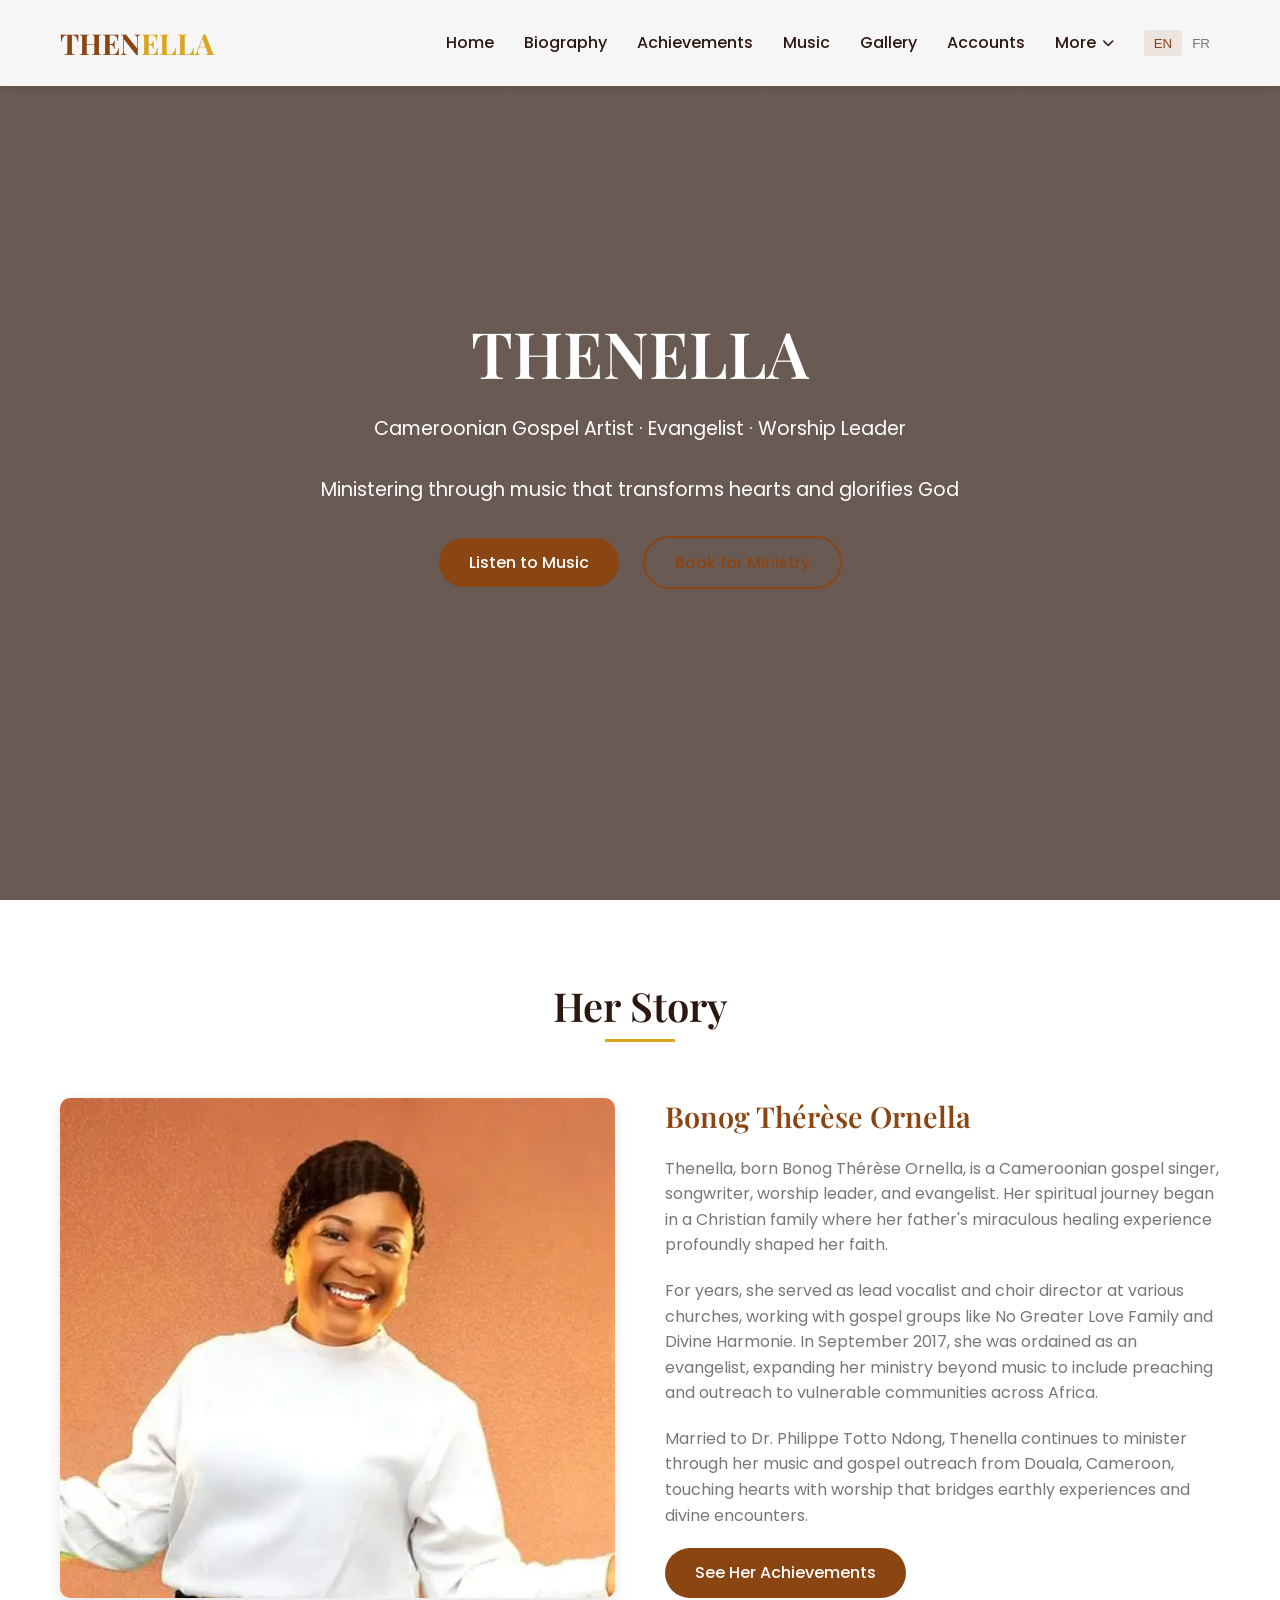
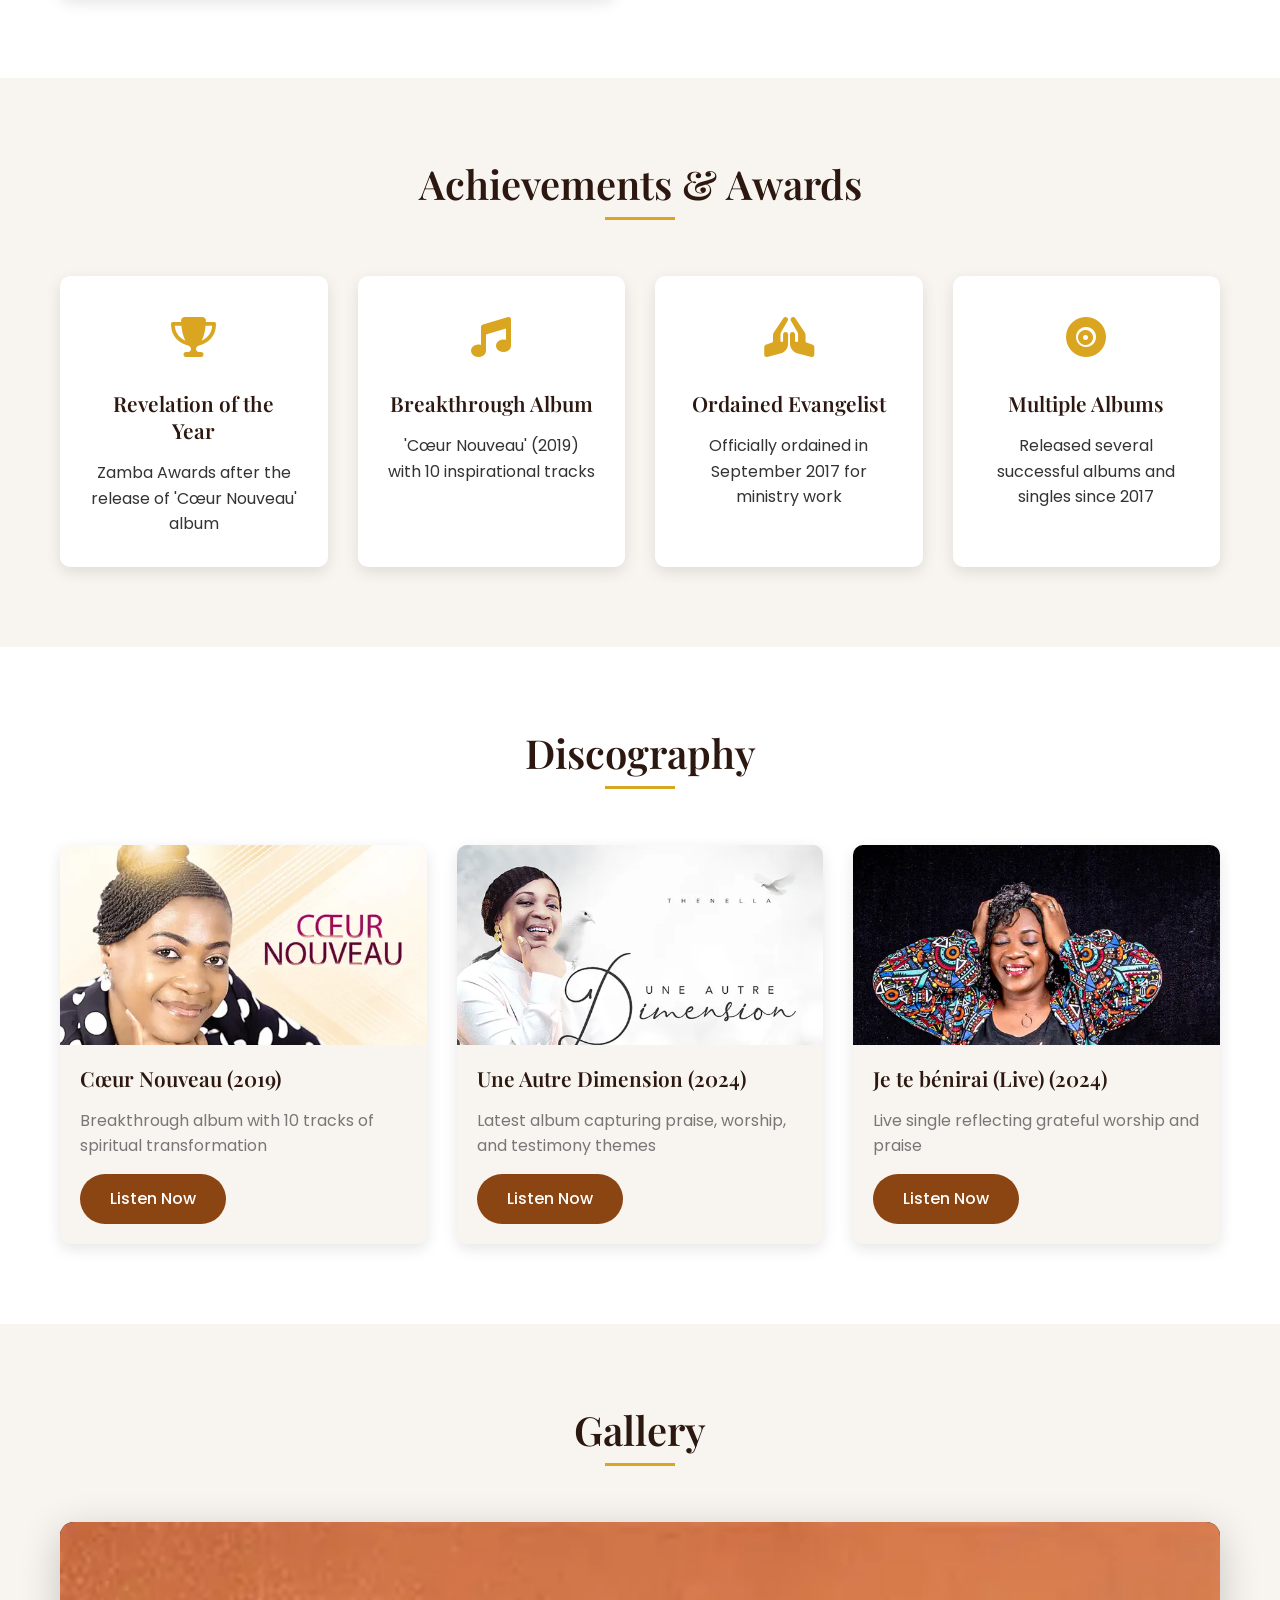
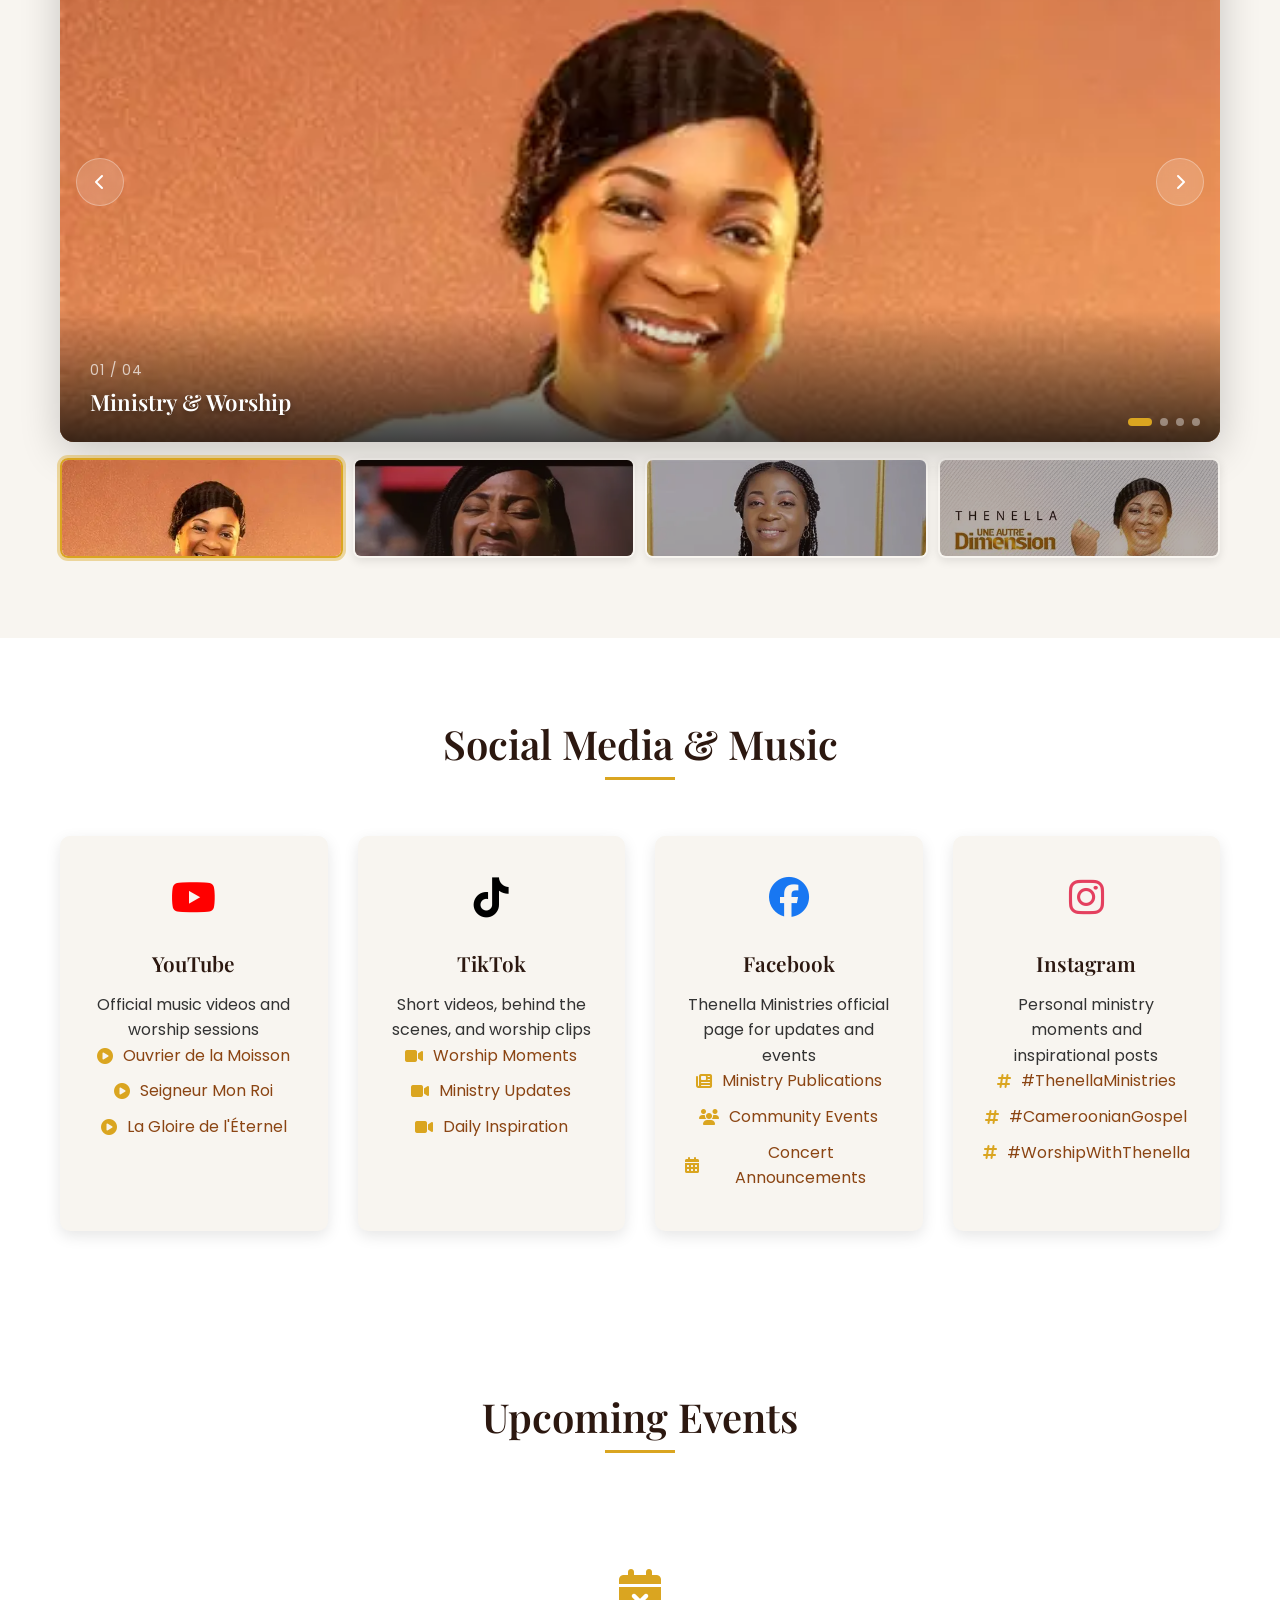
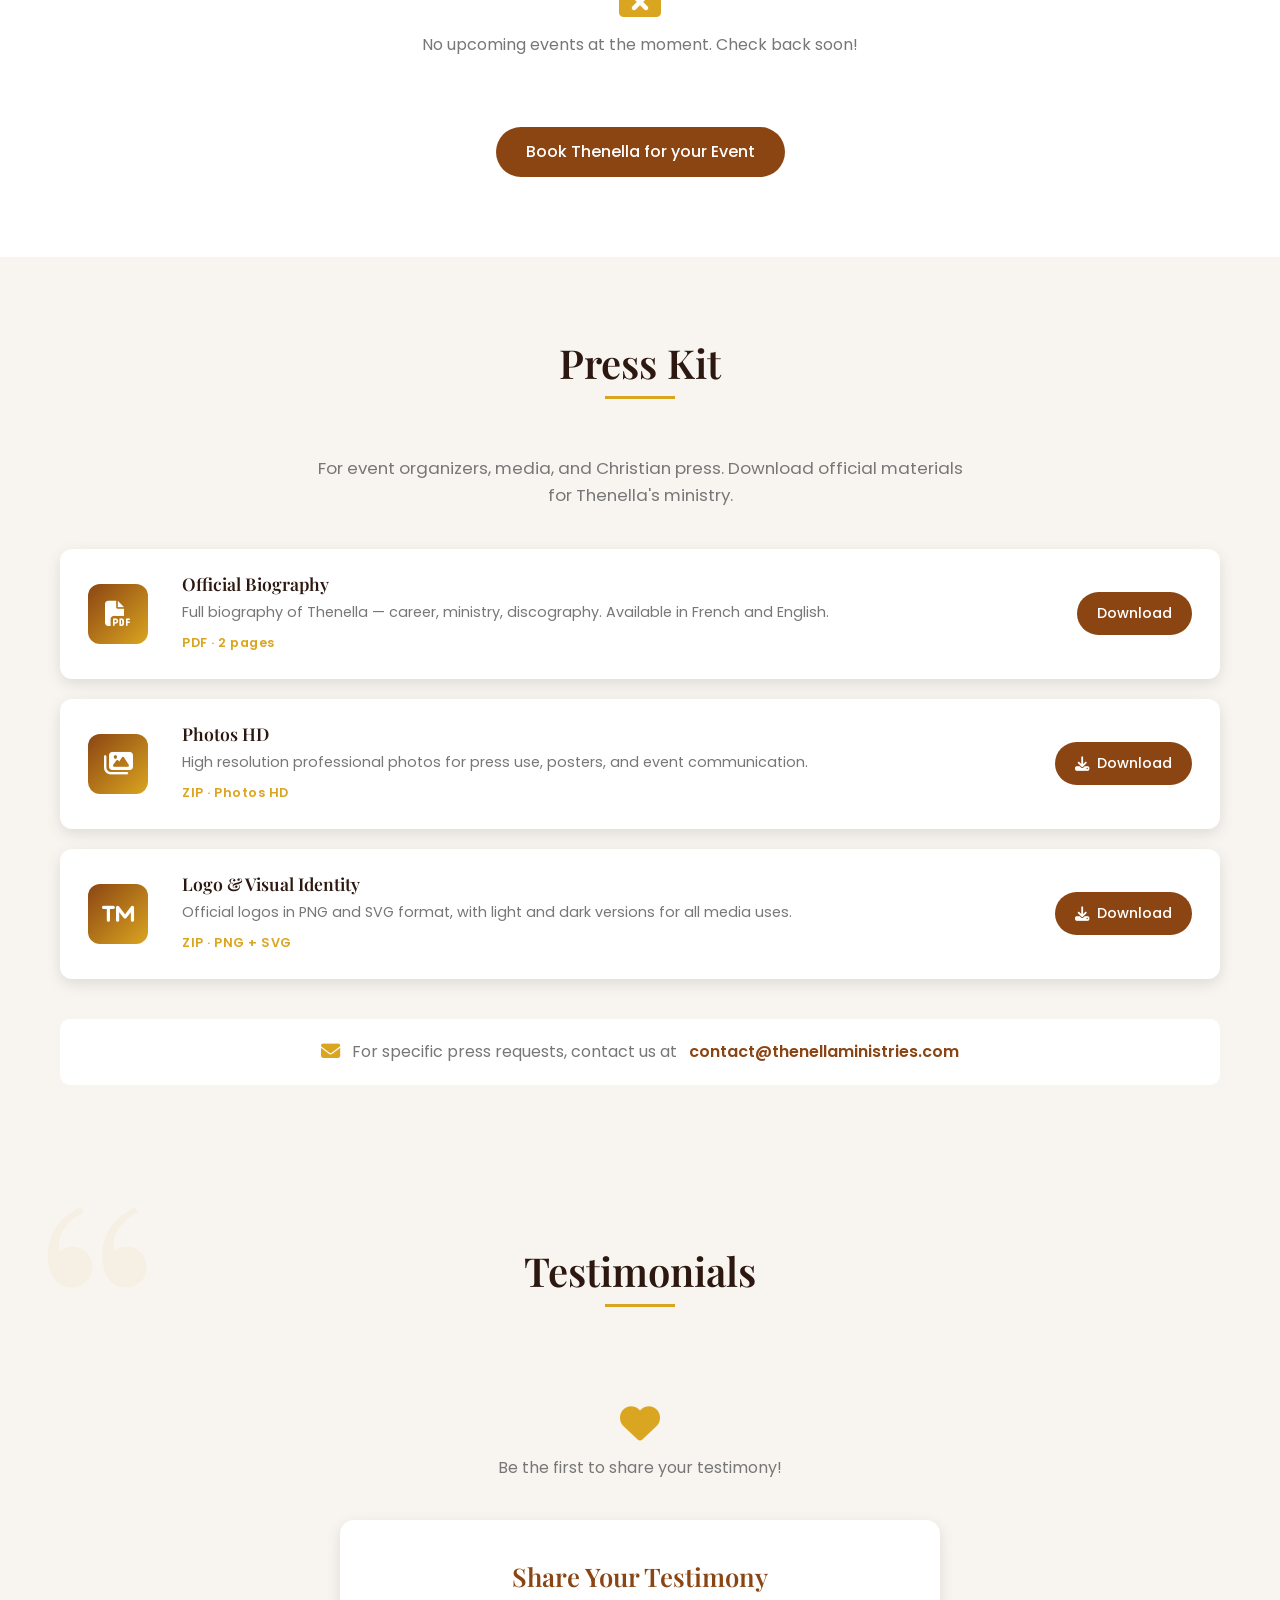
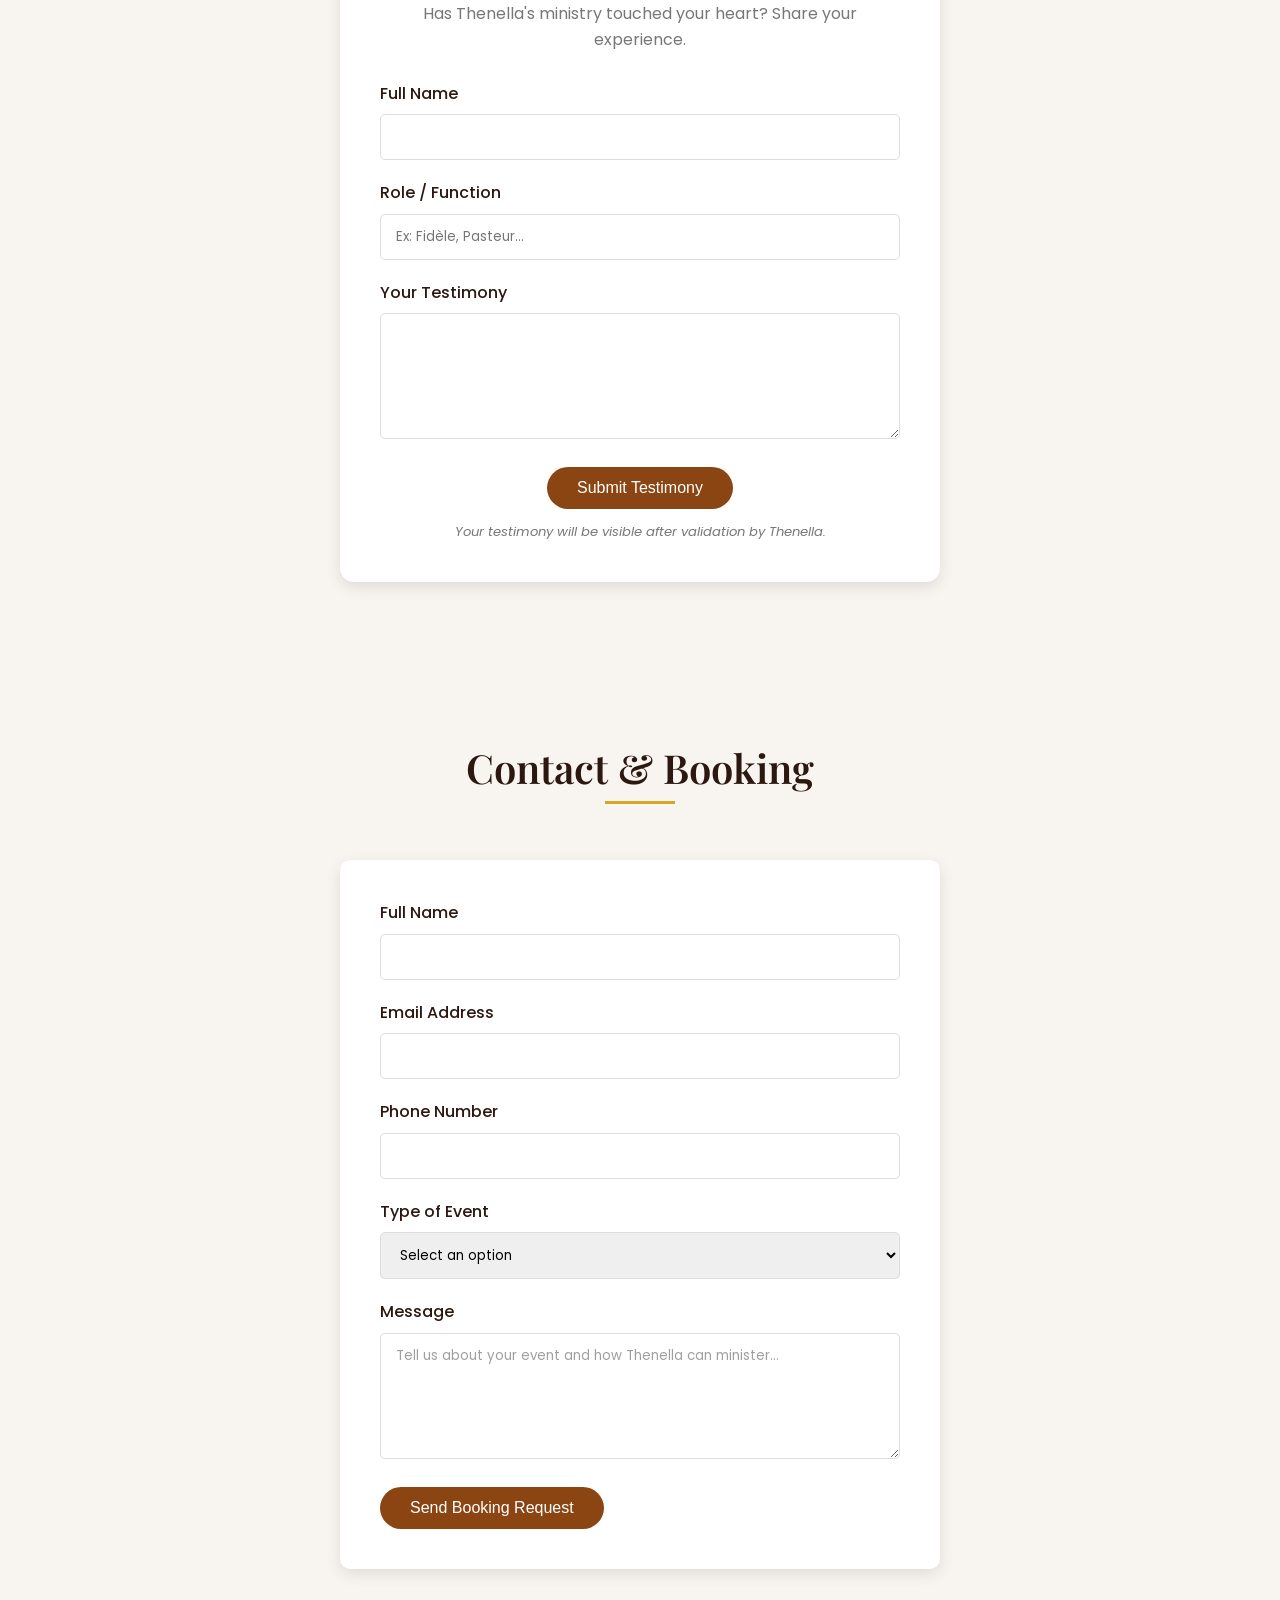
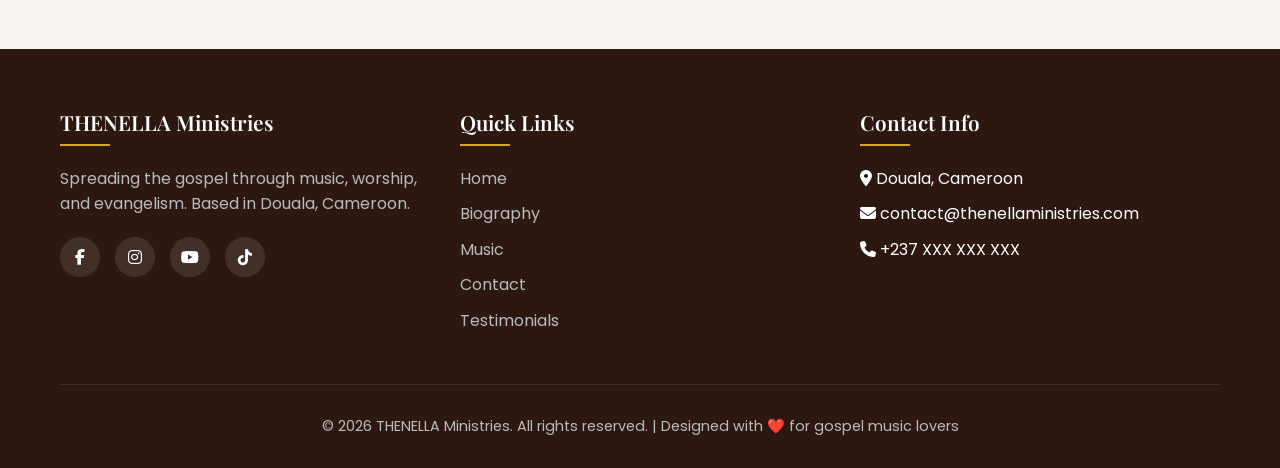
==== commit cb26f1ee: "Connexion backend Railway + reorganisation fichiers" ====
--- a/index.html
+++ b/index.html
@@ -21,22 +21,33 @@
                     <i class="fas fa-bars"></i>
                 </div>
                 
-                <ul class="nav-links" id="nav-links">
-                    <li><a href="#home" data-lang-en="Home" data-lang-fr="Accueil">Home</a></li>
-                    <li><a href="#biography" data-lang-en="Biography" data-lang-fr="Biographie">Biography</a></li>
-                    <li><a href="#achievements" data-lang-en="Achievements" data-lang-fr="Réalisations">Achievements</a></li>
-                    <li><a href="#music" data-lang-en="Music" data-lang-fr="Musique">Music</a></li>
-                    <li><a href="#media" data-lang-en="Gallery" data-lang-fr="Galerie">Gallery</a></li>
-                    <li><a href="#events" data-lang-en="Events" data-lang-fr="Événements">Events</a></li>
-                    <li><a href="#accounts" data-lang-en="Accounts" data-lang-fr="Comptes">Accounts</a></li>
-                    <li><a href="#press" data-lang-en="Press Kit" data-lang-fr="Kit Presse">Press Kit</a></li>
-                    <li><a href="#contact" data-lang-en="Contact" data-lang-fr="Contact">Contact</a></li>
-                    
-                    <div class="language-switcher">
-                        <button class="lang-btn active" id="lang-en">EN</button>
-                        <button class="lang-btn" id="lang-fr">FR</button>
-                    </div>
-                </ul>
+               <ul class="nav-links" id="nav-links">
+    <li><a href="#home" data-lang-en="Home" data-lang-fr="Accueil">Home</a></li>
+    <li><a href="#biography" data-lang-en="Biography" data-lang-fr="Biographie">Biography</a></li>
+    <li><a href="#achievements" data-lang-en="Achievements" data-lang-fr="Réalisations">Achievements</a></li>
+    <li><a href="#music" data-lang-en="Music" data-lang-fr="Musique">Music</a></li>
+    <li><a href="#media" data-lang-en="Gallery" data-lang-fr="Galerie">Gallery</a></li>
+    <li><a href="#accounts" data-lang-en="Accounts" data-lang-fr="Comptes">Accounts</a></li>
+
+    <!-- Menu déroulant "Plus" -->
+    <li class="nav-dropdown" id="nav-dropdown">
+        <button class="dropdown-toggle" id="dropdown-toggle" aria-expanded="false">
+            <span data-lang-en="More" data-lang-fr="Plus">More</span>
+            <i class="fas fa-chevron-down dropdown-arrow"></i>
+        </button>
+        <ul class="dropdown-menu" id="dropdown-menu">
+            <li><a href="#events" data-lang-en="Events" data-lang-fr="Événements">Events</a></li>
+            <li><a href="#testimonials" data-lang-en="Testimonials" data-lang-fr="Témoignages">Testimonials</a></li>
+            <li><a href="#press" data-lang-en="Press Kit" data-lang-fr="Kit Presse">Press Kit</a></li>
+            <li><a href="#contact" data-lang-en="Contact" data-lang-fr="Contact">Contact</a></li>
+        </ul>
+    </li>
+
+    <div class="language-switcher">
+        <button class="lang-btn active" id="lang-en">EN</button>
+        <button class="lang-btn" id="lang-fr">FR</button>
+    </div>
+</ul>
             </nav>
         </div>
     </header>
@@ -62,7 +73,7 @@
             
             <div class="bio-content">
                 <div class="bio-img">
-                    <img src="OIP.webp" alt="THENELLA">
+                    <img src="images/OIP.webp" alt="THENELLA">
                 </div>
                 
                 <div class="bio-text">
@@ -135,7 +146,7 @@
             <div class="music-grid">
                 <div class="music-card">
                     <div class="music-img">
-                        <img src="592x592bb.webp" alt="Cœur Nouveau Album">
+                        <img src="images/592x592bb.webp" alt="Cœur Nouveau Album">
                     </div>
                     <div class="music-info">
                         <h3>Cœur Nouveau (2019)</h3>
@@ -146,7 +157,7 @@
                 
                 <div class="music-card">
                     <div class="music-img">
-                        <img src="592x592bb (1).webp" alt="Une Autre Dimension Album">
+                        <img src="images/592x592bb (1).webp" alt="Une Autre Dimension Album">
                     </div>
                     <div class="music-info">
                         <h3>Une Autre Dimension (2024)</h3>
@@ -157,7 +168,7 @@
                 
                 <div class="music-card">
                     <div class="music-img">
-                        <img src="592x592bb (2).webp" alt="Live Single">
+                        <img src="images/592x592bb (2).webp" alt="Live Single">
                     </div>
                     <div class="music-info">
                         <h3>Je te bénirai (Live) (2024)</h3>
@@ -181,28 +192,28 @@
                 <div class="media-slider">
                     <div class="slider-container" id="slider-container">
                         <div class="slide">
-                            <img src="OIP.webp" alt="THENELLA Ministry">
+                            <img src="images/OIP.webp" alt="THENELLA Ministry">
                             <div class="slide-caption">
                                 <div class="slide-count">01 / 04</div>
                                 <h3 data-lang-en="Ministry & Worship" data-lang-fr="Ministère & Adoration">Ministry & Worship</h3>
                             </div>
                         </div>
                         <div class="slide">
-                            <img src="download.webp" alt="Live Performance">
+                            <img src="images/download.webp" alt="Live Performance">
                             <div class="slide-caption">
                                 <div class="slide-count">02 / 04</div>
                                 <h3 data-lang-en="Live Gospel Performances" data-lang-fr="Performances Gospel en Direct">Live Gospel Performances</h3>
                             </div>
                         </div>
                         <div class="slide">
-                            <img src="OIP (5).webp" alt="Music Creation">
+                            <img src="images/OIP (5).webp" alt="Music Creation">
                             <div class="slide-caption">
                                 <div class="slide-count">03 / 04</div>
                                 <h3 data-lang-en="Music Creation Process" data-lang-fr="Processus de Création Musicale">Music Creation Process</h3>
                             </div>
                         </div>
                         <div class="slide">
-                            <img src="OIP (4).webp" alt="Community Outreach">
+                            <img src="images/OIP (4).webp" alt="Community Outreach">
                             <div class="slide-caption">
                                 <div class="slide-count">04 / 04</div>
                                 <h3 data-lang-en="Community Outreach & Evangelism" data-lang-fr="Action Communautaire & Évangélisation">Community Outreach & Evangelism</h3>
@@ -228,19 +239,19 @@
                 <!-- Thumbnail Strip -->
                 <div class="gallery-thumbs" id="gallery-thumbs">
                     <div class="thumb-item active" data-index="0">
-                        <img src="OIP.webp" alt="Ministry & Worship">
+                        <img src="images/OIP.webp" alt="Ministry & Worship">
                         <div class="thumb-overlay"></div>
                     </div>
                     <div class="thumb-item" data-index="1">
-                        <img src="download.webp" alt="Live Performance">
+                        <img src="images/download.webp" alt="Live Performance">
                         <div class="thumb-overlay"></div>
                     </div>
                     <div class="thumb-item" data-index="2">
-                        <img src="OIP (5).webp" alt="Music Creation">
+                        <img src="images/OIP (5).webp" alt="Music Creation">
                         <div class="thumb-overlay"></div>
                     </div>
                     <div class="thumb-item" data-index="3">
-                        <img src="OIP (4).webp" alt="Community Outreach">
+                        <img src="images/OIP (4).webp" alt="Community Outreach">
                         <div class="thumb-overlay"></div>
                     </div>
                 </div>
@@ -415,6 +426,65 @@
             </div>
         </div>
     </section>
+
+    <!-- Testimonials Section -->
+<section class="testimonials" id="testimonials">
+  <div class="container">
+    <div class="section-title">
+      <h2 data-lang-en="Testimonials" data-lang-fr="Témoignages">Testimonials</h2>
+    </div>
+
+    <!-- Affichage des témoignages approuvés -->
+    <div class="testimonials-display" id="testimonials-display">
+      <div class="testimonials-loading" id="testimonials-loading">
+        <i class="fas fa-spinner fa-spin"></i>
+        <p data-lang-en="Loading testimonials..." data-lang-fr="Chargement des témoignages...">Loading testimonials...</p>
+      </div>
+      <div class="testimonials-empty" id="testimonials-empty" style="display:none;">
+        <i class="fas fa-heart"></i>
+        <p data-lang-en="Be the first to share your testimony!" data-lang-fr="Soyez le premier à partager votre témoignage !">Be the first to share your testimony!</p>
+      </div>
+      <div class="testimonials-grid" id="testimonials-grid" style="display:none;"></div>
+    </div>
+
+    <!-- Formulaire de soumission -->
+    <div class="testimonial-form-wrapper">
+      <h3 data-lang-en="Share Your Testimony" data-lang-fr="Partagez Votre Témoignage">Share Your Testimony</h3>
+      <p data-lang-en="Has Thenella's ministry touched your heart? Share your experience." data-lang-fr="Le ministère de Thenella a-t-il touché votre cœur ? Partagez votre expérience.">Has Thenella's ministry touched your heart? Share your experience.</p>
+
+      <form id="testimonial-form">
+        <div class="form-group">
+          <label data-lang-en="Full Name" data-lang-fr="Nom Complet">Full Name</label>
+          <input type="text" id="tm-public-name" required>
+        </div>
+        <div class="form-group">
+          <label data-lang-en="Role / Function" data-lang-fr="Rôle / Fonction">Role / Function</label>
+          <input type="text" id="tm-public-role" placeholder="Ex: Fidèle, Pasteur...">
+        </div>
+        <div class="form-group">
+          <label data-lang-en="Your Testimony" data-lang-fr="Votre Témoignage">Your Testimony</label>
+          <textarea id="tm-public-message" rows="5" required></textarea>
+        </div>
+        <div class="testimonial-submit-area">
+          <button type="submit" class="btn" id="tm-submit-btn">
+            <span data-lang-en="Submit Testimony" data-lang-fr="Soumettre le Témoignage">Submit Testimony</span>
+          </button>
+          <p class="testimonial-note" data-lang-en="Your testimony will be visible after validation by Thenella." data-lang-fr="Votre témoignage sera visible après validation par Thenella.">Your testimony will be visible after validation by Thenella.</p>
+        </div>
+      </form>
+
+      <!-- Message de succès -->
+      <div class="testimonial-success" id="testimonial-success" style="display:none;">
+        <i class="fas fa-check-circle"></i>
+        <h4 data-lang-en="Thank you! Your testimony has been received." data-lang-fr="Merci ! Votre témoignage a bien été reçu.">Thank you! Your testimony has been received.</h4>
+        <p data-lang-en="It will appear on the site after validation." data-lang-fr="Il apparaîtra sur le site après validation.">It will appear on the site after validation.</p>
+      </div>
+    </div>
+
+  </div>
+</section>
+
+
 
     <!-- Contact Section -->
     <section class="contact" id="contact">
@@ -463,6 +533,8 @@
         </div>
     </section>
 
+    
+
     <!-- Footer -->
     <footer>
         <div class="container">
@@ -485,6 +557,7 @@
                         <li><a href="#biography" data-lang-en="Biography" data-lang-fr="Biographie">Biography</a></li>
                         <li><a href="#music" data-lang-en="Music" data-lang-fr="Musique">Music</a></li>
                         <li><a href="#contact" data-lang-en="Contact" data-lang-fr="Contact">Contact</a></li>
+                        <li><a href="#testimonials" data-lang-en="Testimonials" data-lang-fr="Témoignages">Testimonials</a></li>
                     </ul>
                 </div>
                 
@@ -499,7 +572,7 @@
             </div>
             
             <div class="copyright">
-                <p data-lang-en="&copy; 2023 THENELLA Ministries. All rights reserved. | Designed with ❤️ for gospel music lovers" data-lang-fr="&copy; 2023 Ministères THENELLA. Tous droits réservés. | Conçu avec ❤️ pour les amateurs de musique gospel">&copy; 2023 THENELLA Ministries. All rights reserved. | Designed with ❤️ for gospel music lovers</p>
+                <p data-lang-en="&copy; 2026 THENELLA Ministries. All rights reserved. | Designed with ❤️ for gospel music lovers" data-lang-fr="&copy; 2026 Ministères THENELLA. Tous droits réservés. | Conçu avec ❤️ pour les amateurs de musique gospel">&copy; 202 THENELLA Ministries. All rights reserved. | Designed with ❤️ for gospel music lovers</p>
             </div>
         </div>
     </footer>
--- a/style.css
+++ b/style.css
@@ -662,7 +662,7 @@
 .lightbox-nav.prev { left: 20px; }
 .lightbox-nav.next { right: 20px; }
 
-/* Responsive */
+/* Responsive Gallery */
 @media (max-width: 768px) {
     .gallery-thumbs {
         grid-template-columns: repeat(4, 1fr);
@@ -958,6 +958,184 @@
         width: fit-content;
     }
     .event-date .day { font-size: 1.4rem; }
+}
+
+/* ===== TESTIMONIALS SECTION ===== */
+.testimonials {
+    background-color: var(--light);
+    position: relative;
+    overflow: hidden;
+}
+
+.testimonials::before {
+    content: '\201C';
+    position: absolute;
+    top: -20px;
+    left: 30px;
+    font-size: 20rem;
+    color: var(--secondary);
+    opacity: 0.05;
+    font-family: 'Playfair Display', serif;
+    line-height: 1;
+    pointer-events: none;
+}
+
+.testimonials-loading,
+.testimonials-empty {
+    text-align: center;
+    padding: 40px 20px;
+    color: var(--text-light);
+}
+
+.testimonials-loading i,
+.testimonials-empty i {
+    font-size: 2.5rem;
+    color: var(--secondary);
+    margin-bottom: 12px;
+    display: block;
+}
+
+.testimonials-grid {
+    display: grid;
+    grid-template-columns: repeat(auto-fill, minmax(300px, 1fr));
+    gap: 24px;
+    margin-bottom: 50px;
+}
+
+.testimonial-card {
+    background: var(--white);
+    border-radius: 14px;
+    padding: 28px;
+    box-shadow: var(--shadow);
+    transition: var(--transition);
+    position: relative;
+    border-bottom: 3px solid var(--secondary);
+}
+
+.testimonial-card:hover {
+    transform: translateY(-6px);
+    box-shadow: 0 12px 35px rgba(0,0,0,0.12);
+}
+
+.testimonial-quote {
+    color: var(--secondary);
+    font-size: 1.5rem;
+    margin-bottom: 14px;
+    opacity: 0.6;
+}
+
+.testimonial-message {
+    color: var(--text);
+    line-height: 1.7;
+    font-style: italic;
+    margin-bottom: 20px;
+    font-size: 0.95rem;
+}
+
+.testimonial-author {
+    display: flex;
+    align-items: center;
+    gap: 12px;
+}
+
+.testimonial-avatar {
+    width: 44px;
+    height: 44px;
+    border-radius: 50%;
+    background: linear-gradient(135deg, var(--primary), var(--secondary));
+    color: white;
+    display: flex;
+    align-items: center;
+    justify-content: center;
+    font-weight: 700;
+    font-size: 1.1rem;
+    flex-shrink: 0;
+}
+
+.testimonial-author strong {
+    display: block;
+    color: var(--dark);
+    font-size: 0.95rem;
+}
+
+.testimonial-role {
+    display: block;
+    color: var(--text-light);
+    font-size: 0.8rem;
+    margin-top: 2px;
+}
+
+/* Formulaire témoignage */
+.testimonial-form-wrapper {
+    max-width: 600px;
+    margin: 0 auto;
+    background: var(--white);
+    padding: 40px;
+    border-radius: 14px;
+    box-shadow: var(--shadow);
+    text-align: center;
+}
+
+.testimonial-form-wrapper h3 {
+    font-size: 1.6rem;
+    color: var(--primary);
+    margin-bottom: 8px;
+}
+
+.testimonial-form-wrapper > p {
+    color: var(--text-light);
+    margin-bottom: 28px;
+}
+
+.testimonial-form-wrapper .form-group {
+    text-align: left;
+}
+
+.testimonial-submit-area {
+    display: flex;
+    flex-direction: column;
+    align-items: center;
+    gap: 12px;
+    margin-top: 10px;
+}
+
+.testimonial-note {
+    font-size: 0.82rem;
+    color: var(--text-light);
+    font-style: italic;
+    margin: 0;
+}
+
+.testimonial-success {
+    text-align: center;
+    padding: 30px 20px;
+}
+
+.testimonial-success i {
+    font-size: 3rem;
+    color: var(--accent);
+    margin-bottom: 16px;
+    display: block;
+}
+
+.testimonial-success h4 {
+    color: var(--dark);
+    font-size: 1.2rem;
+    margin-bottom: 8px;
+}
+
+.testimonial-success p {
+    color: var(--text-light);
+}
+
+/* Responsive Testimonials */
+@media (max-width: 768px) {
+    .testimonials-grid {
+        grid-template-columns: 1fr;
+    }
+    .testimonial-form-wrapper {
+        padding: 24px 18px;
+    }
 }
 
 /* Accounts Section */
@@ -1245,7 +1423,7 @@
         height: 40px;
         font-size: 1rem;
     }
-    
+}
 
 @media (max-width: 576px) {
     .hero h1 {
@@ -1258,4 +1436,101 @@
         width: 80%;
     }
 }
+
+
+/* ===== DROPDOWN "PLUS" ===== */
+.nav-dropdown {
+    position: relative;
+}
+
+.dropdown-toggle {
+    background: none;
+    border: none;
+    color: var(--dark);
+    font-family: 'Poppins', sans-serif;
+    font-weight: 500;
+    font-size: 1rem;
+    cursor: pointer;
+    display: flex;
+    align-items: center;
+    gap: 6px;
+    padding: 0;
+    transition: var(--transition);
+}
+
+.dropdown-toggle:hover {
+    color: var(--primary);
+}
+
+.dropdown-arrow {
+    font-size: 0.75rem;
+    transition: transform 0.3s ease;
+}
+
+.nav-dropdown.open .dropdown-arrow {
+    transform: rotate(180deg);
+}
+
+.dropdown-menu {
+    display: none;
+    position: absolute;
+    top: calc(100% + 14px);
+    right: 0;
+    background: var(--white);
+    border-radius: 10px;
+    box-shadow: 0 10px 40px rgba(0,0,0,0.12);
+    list-style: none;
+    min-width: 180px;
+    padding: 8px 0;
+    z-index: 1001;
+    border-top: 3px solid var(--secondary);
+    animation: dropdownFadeIn 0.2s ease;
+}
+
+@keyframes dropdownFadeIn {
+    from { opacity: 0; transform: translateY(-8px); }
+    to   { opacity: 1; transform: translateY(0); }
+}
+
+.nav-dropdown.open .dropdown-menu {
+    display: block;
+}
+
+.dropdown-menu li a {
+    display: block;
+    padding: 10px 20px;
+    color: var(--dark);
+    text-decoration: none;
+    font-weight: 500;
+    font-size: 0.95rem;
+    transition: var(--transition);
+}
+
+.dropdown-menu li a:hover {
+    color: var(--primary);
+    background-color: var(--light);
+    padding-left: 26px;
+}
+
+/* Dropdown en mobile */
+@media (max-width: 768px) {
+    .dropdown-toggle {
+        font-size: 1rem;
+        justify-content: center;
+    }
+
+    .dropdown-menu {
+        position: static;
+        box-shadow: none;
+        border-top: none;
+        border-left: 3px solid var(--secondary);
+        border-radius: 0 0 8px 8px;
+        padding: 0;
+        margin-top: 8px;
+        animation: none;
+    }
+
+    .dropdown-menu li a {
+        padding: 10px 24px;
+    }
 }
